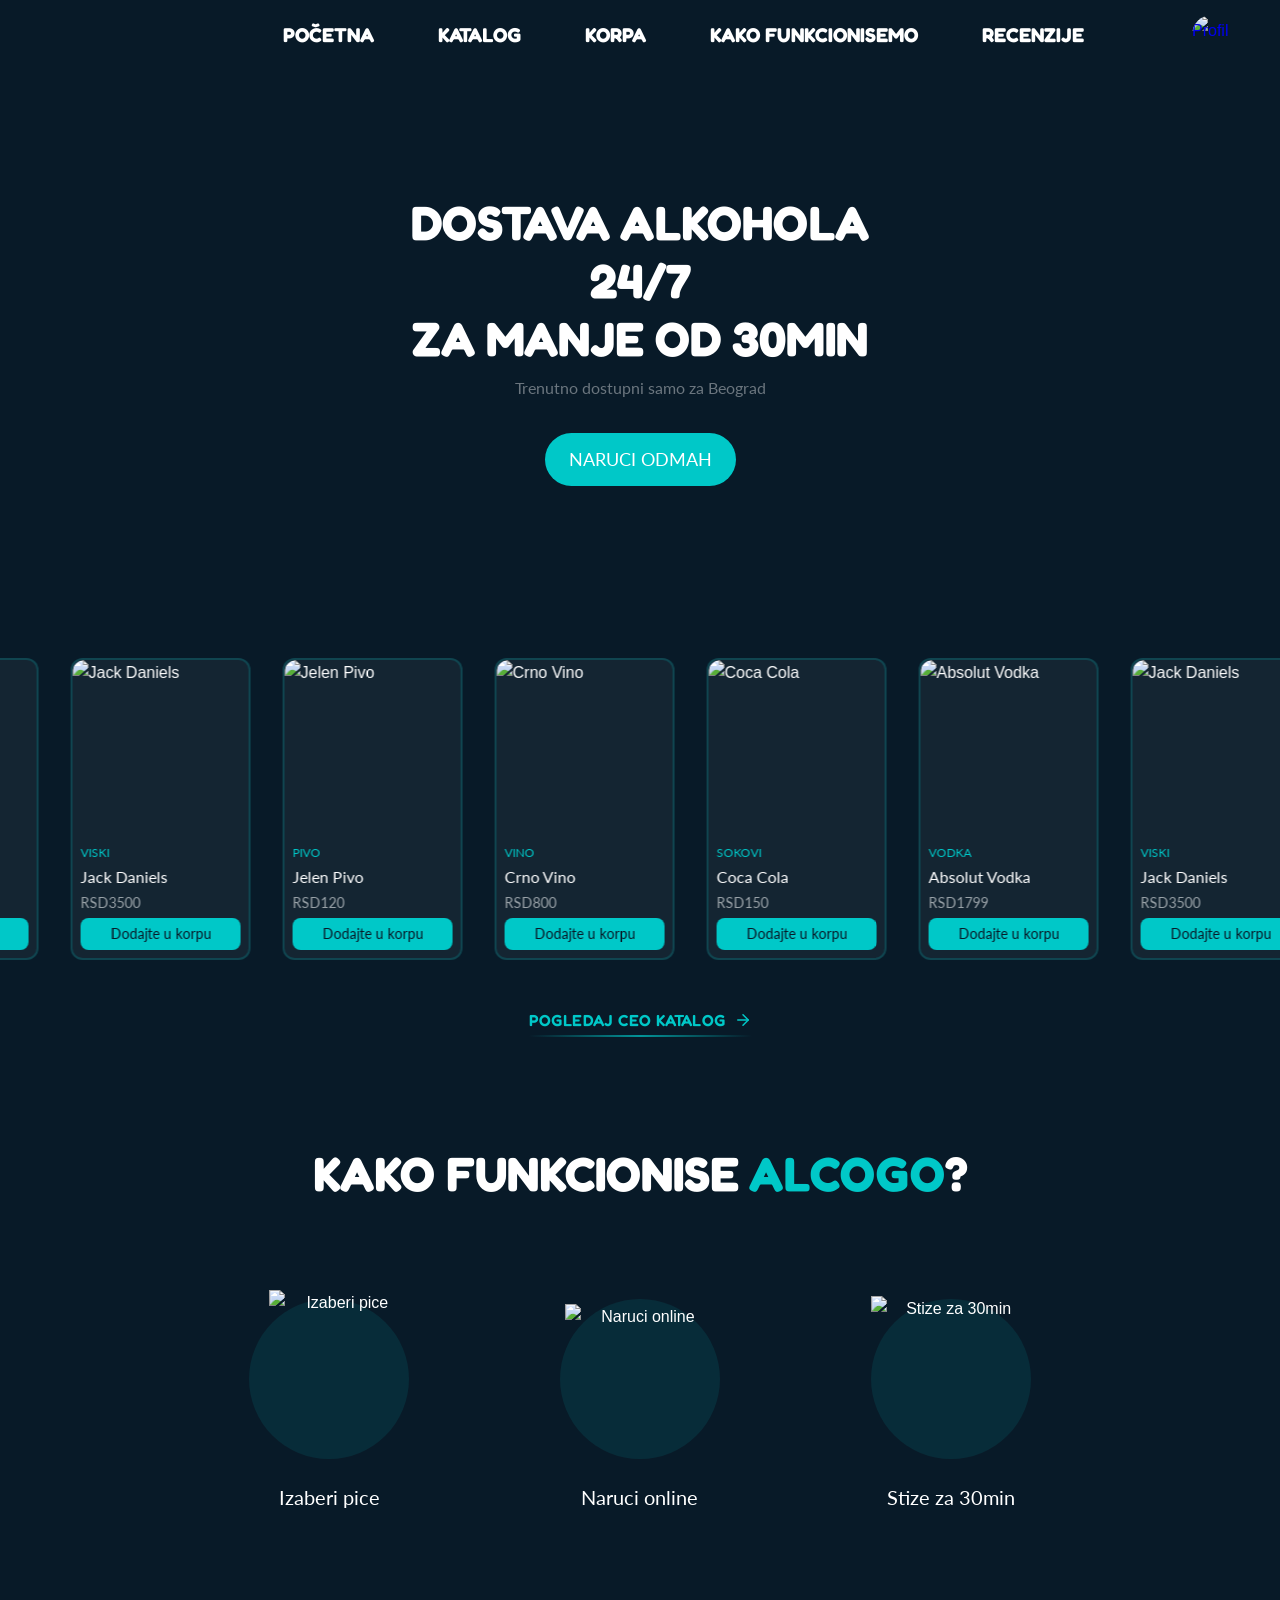
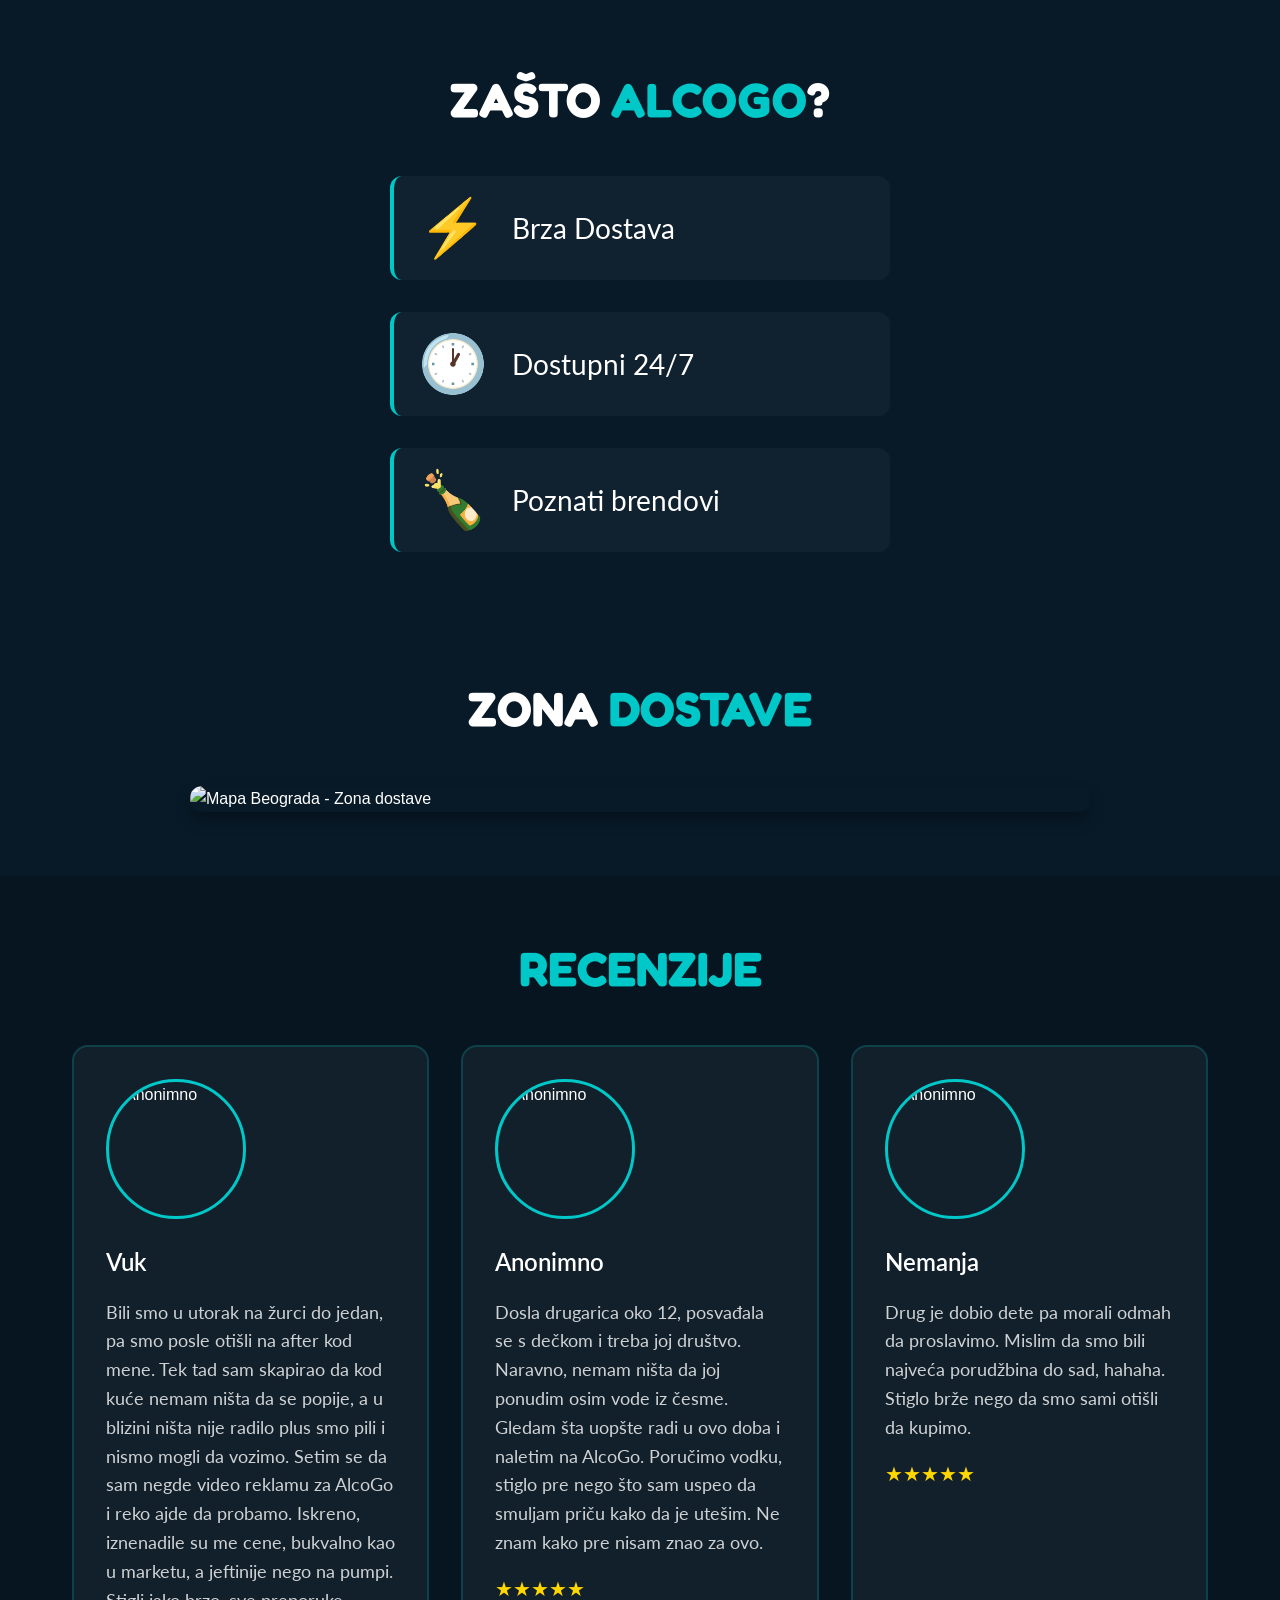
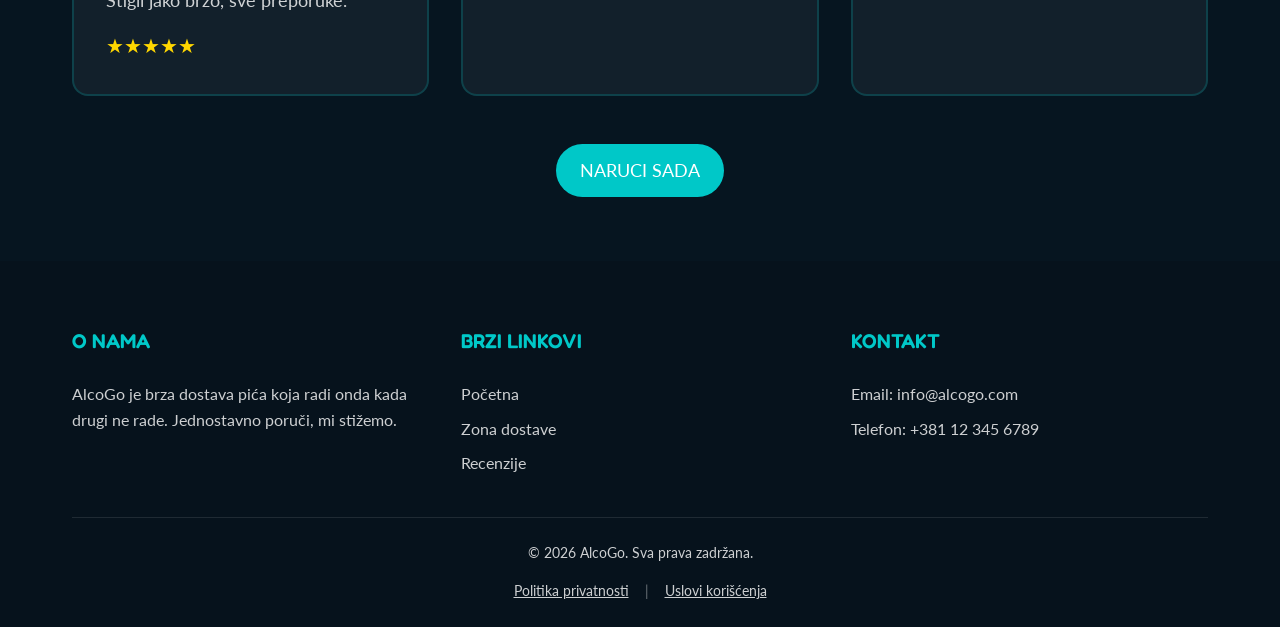
==== index.html @ 957ef96e "Add files via upload" ====
<!DOCTYPE html>
<html lang="sr">
<head>
    <meta charset="UTF-8">
    <meta name="viewport" content="width=device-width, initial-scale=1.0">
    <meta name="description" content="AlcoGo - Vaš partner za alkoholna pića i usluge">
    <meta name="keywords" content="alkohol, pića, AlcoGo">
    <meta name="author" content="AlcoGo">
    
    <!-- Open Graph / Facebook -->
    <meta property="og:type" content="website">
    <meta property="og:title" content="AlcoGo">
    <meta property="og:description" content="AlcoGo - Vaš partner za alkoholna pića i usluge">
    
    <title>AlcoGo - Vaš partner za alkoholna pića</title>
    <!-- Google Fonts -->
    <link rel="preconnect" href="https://fonts.googleapis.com">
    <link rel="preconnect" href="https://fonts.gstatic.com" crossorigin>
    <link href="https://fonts.googleapis.com/css2?family=Fredoka:wght@400;500;600;700&family=Lato:wght@400;700&display=swap" rel="stylesheet">
    <link rel="stylesheet" href="styles.css">
    <link rel="stylesheet" href="katalog.css">
</head>
<body>
    <!-- Header sa logoom i navigacijom -->
    <header class="header" id="header">
        <div class="container">
            <div class="header__content">
                <!-- Leva strana: Hamburger meni i Logo -->
                <div class="header__left">
                    <!-- Mobile menu toggle -->
                    <button class="header__menu-toggle" id="menuToggle" aria-label="Toggle menu">
                        <span class="menu-toggle__line"></span>
                        <span class="menu-toggle__line"></span>
                        <span class="menu-toggle__line"></span>
                    </button>
                    
                    <!-- Logo -->
                    <div class="header__logo">
                        <a href="#home" class="logo-link">
                            <img src="img/logo.png" alt="AlcoGo Logo" class="logo-img">
                        </a>
                    </div>
                </div>
                
                <!-- Navigacija -->
                <nav class="header__nav" id="nav">
                    <ul class="nav__list">
                        <li class="nav__item">
                            <a href="#home" class="nav__link">Početna</a>
                        </li>
                        <li class="nav__item">
                            <a href="katalog.html" class="nav__link">Katalog</a>
                        </li>
                        <li class="nav__item">
                            <a href="katalog.html?openCart=true" class="nav__link">Korpa</a>
                        </li>
                        <li class="nav__item">
                            <a href="#kako-funkcionisemo" class="nav__link">Kako Funkcionisemo</a>
                        </li>
                        <li class="nav__item">
                            <a href="#recenzije" class="nav__link">Recenzije</a>
                        </li>
                    </ul>
                    <div class="nav__cta">
                        <a href="#naruci" class="btn btn--primary">NARUCI SADA</a>
                    </div>
                    <div class="nav__apps">
                        <a href="#" class="nav__app-link" onclick="showAppPopup(event)">
                            <img src="https://tools.applemediaservices.com/api/badges/download-on-the-app-store/black/en-us?size=250x83&releaseDate=1289520000" alt="Download on the App Store" class="nav__app-img">
                        </a>
                        <a href="#" class="nav__app-link" onclick="showAppPopup(event)">
                            <img src="https://play.google.com/intl/en_us/badges/static/images/badges/en_badge_web_generic.png" alt="Get it on Google Play" class="nav__app-img">
                        </a>
                    </div>
                </nav>
                
                <!-- Overlay za zatvaranje menija -->
                <div class="nav-overlay" id="navOverlay"></div>
                
                <!-- Desna strana: Profil ikonica -->
                <div class="header__right">
                    <a href="#" class="header__profile-link" aria-label="Profil" onclick="showAccountPopup(event)">
                        <img src="img/mojprofil.png" alt="Profil" class="header__profile-img">
                    </a>
                </div>
            </div>
        </div>
    </header>

    <!-- Hero sekcija sa glavnim tekstom i CTA -->
    <section class="hero" id="home">
        <div class="container">
            <div class="hero__content">
                <h1 class="hero__title">DOSTAVA ALKOHOLA <br>24/7<br> ZA MANJE OD 30MIN</h1>
                <p class="hero__alert">
                    Trenutno dostupni samo za Beograd
                </p>
                <div class="hero__cta">
                    <a href="katalog.html" class="btn btn--primary">NARUCI ODMAH</a>
                </div>
                <!-- Mesto za hero sliku/ilustraciju -->
                <!-- <div class="hero__image">
                    <img src="images/hero-image.jpg" alt="AlcoGo Hero" class="hero__img">
                </div> -->
            </div>
        </div>
    </section>

    <!-- Sekcija sa proizvodima - carousel -->
    <section class="products-carousel">
        <div class="products-carousel__container">
            <div class="products-carousel__track" id="carouselTrack">
                <!-- Box 1 - Absolut Vodka -->
                <div class="katalog-product" data-category="vodka">
                    <img src="img/absolut-vodka.png" alt="Absolut Vodka" class="katalog-product__image">
                    <div class="katalog-product__info">
                        <span class="katalog-product__category">vodka</span>
                        <h3 class="katalog-product__name">Absolut Vodka</h3>
                        <p class="katalog-product__price">RSD1799</p>
                        <button class="katalog-product__add-btn" onclick="addToCartFromHome(7)">Dodajte u korpu</button>
                    </div>
                </div>
                <!-- Box 2 - Jack Daniels -->
                <div class="katalog-product" data-category="viski">
                    <img src="img/absolut-vodka.png" alt="Jack Daniels" class="katalog-product__image">
                    <div class="katalog-product__info">
                        <span class="katalog-product__category">viski</span>
                        <h3 class="katalog-product__name">Jack Daniels</h3>
                        <p class="katalog-product__price">RSD3500</p>
                        <button class="katalog-product__add-btn" onclick="addToCartFromHome(4)">Dodajte u korpu</button>
                    </div>
                </div>
                <!-- Box 3 - Jelen Pivo -->
                <div class="katalog-product" data-category="pivo">
                    <img src="img/absolut-vodka.png" alt="Jelen Pivo" class="katalog-product__image">
                    <div class="katalog-product__info">
                        <span class="katalog-product__category">pivo</span>
                        <h3 class="katalog-product__name">Jelen Pivo</h3>
                        <p class="katalog-product__price">RSD120</p>
                        <button class="katalog-product__add-btn" onclick="addToCartFromHome(1)">Dodajte u korpu</button>
                    </div>
                </div>
                <!-- Box 4 - Crno Vino -->
                <div class="katalog-product" data-category="vino">
                    <img src="img/absolut-vodka.png" alt="Crno Vino" class="katalog-product__image">
                    <div class="katalog-product__info">
                        <span class="katalog-product__category">vino</span>
                        <h3 class="katalog-product__name">Crno Vino</h3>
                        <p class="katalog-product__price">RSD800</p>
                        <button class="katalog-product__add-btn" onclick="addToCartFromHome(10)">Dodajte u korpu</button>
                    </div>
                </div>
                <!-- Box 5 - Coca Cola -->
                <div class="katalog-product" data-category="sokovi">
                    <img src="img/absolut-vodka.png" alt="Coca Cola" class="katalog-product__image">
                    <div class="katalog-product__info">
                        <span class="katalog-product__category">sokovi</span>
                        <h3 class="katalog-product__name">Coca Cola</h3>
                        <p class="katalog-product__price">RSD150</p>
                        <button class="katalog-product__add-btn" onclick="addToCartFromHome(13)">Dodajte u korpu</button>
                    </div>
                </div>
                <!-- Duplikati za seamless loop -->
                <div class="katalog-product" data-category="vodka">
                    <img src="img/absolut-vodka.png" alt="Absolut Vodka" class="katalog-product__image">
                    <div class="katalog-product__info">
                        <span class="katalog-product__category">vodka</span>
                        <h3 class="katalog-product__name">Absolut Vodka</h3>
                        <p class="katalog-product__price">RSD1799</p>
                        <button class="katalog-product__add-btn" onclick="addToCartFromHome(7)">Dodajte u korpu</button>
                    </div>
                </div>
                <div class="katalog-product" data-category="viski">
                    <img src="img/absolut-vodka.png" alt="Jack Daniels" class="katalog-product__image">
                    <div class="katalog-product__info">
                        <span class="katalog-product__category">viski</span>
                        <h3 class="katalog-product__name">Jack Daniels</h3>
                        <p class="katalog-product__price">RSD3500</p>
                        <button class="katalog-product__add-btn" onclick="addToCartFromHome(4)">Dodajte u korpu</button>
                    </div>
                </div>
                <div class="katalog-product" data-category="pivo">
                    <img src="img/absolut-vodka.png" alt="Jelen Pivo" class="katalog-product__image">
                    <div class="katalog-product__info">
                        <span class="katalog-product__category">pivo</span>
                        <h3 class="katalog-product__name">Jelen Pivo</h3>
                        <p class="katalog-product__price">RSD120</p>
                        <button class="katalog-product__add-btn" onclick="addToCartFromHome(1)">Dodajte u korpu</button>
                    </div>
                </div>
                <div class="katalog-product" data-category="vino">
                    <img src="img/absolut-vodka.png" alt="Crno Vino" class="katalog-product__image">
                    <div class="katalog-product__info">
                        <span class="katalog-product__category">vino</span>
                        <h3 class="katalog-product__name">Crno Vino</h3>
                        <p class="katalog-product__price">RSD800</p>
                        <button class="katalog-product__add-btn" onclick="addToCartFromHome(10)">Dodajte u korpu</button>
                    </div>
                </div>
                <div class="katalog-product" data-category="sokovi">
                    <img src="img/absolut-vodka.png" alt="Coca Cola" class="katalog-product__image">
                    <div class="katalog-product__info">
                        <span class="katalog-product__category">sokovi</span>
                        <h3 class="katalog-product__name">Coca Cola</h3>
                        <p class="katalog-product__price">RSD150</p>
                        <button class="katalog-product__add-btn" onclick="addToCartFromHome(13)">Dodajte u korpu</button>
                    </div>
                </div>
            </div>
        </div>
        <div class="products-carousel__cta">
            <a href="katalog.html" class="catalog-link">
                <span>POGLEDAJ CEO KATALOG</span>
                <svg viewBox="0 0 24 24" fill="none" stroke="currentColor" stroke-width="2" stroke-linecap="round" stroke-linejoin="round">
                    <line x1="5" y1="12" x2="19" y2="12"></line>
                    <polyline points="12 5 19 12 12 19"></polyline>
                </svg>
            </a>
        </div>
    </section>

    <!-- Sekcija "Kako Funkcionise AlcoGo?" -->
    <section class="how-it-works" id="kako-funkcionisemo">
        <div class="container">
            <h2 class="how-it-works__title">
                Kako Funkcionise <span class="how-it-works__title--highlight">AlcoGo</span>?
            </h2>
            <div class="how-it-works__grid">
                <!-- Step 1 -->
                <div class="how-it-works__step">
                    <div class="how-it-works__icon">
                        <img src="img/ruka.png" alt="Izaberi pice" class="how-it-works__icon-img" id="icon1">
                    </div>
                    <h3 class="how-it-works__step-title">Izaberi pice</h3>
                </div>
                
                <!-- Step 2 -->
                <div class="how-it-works__step">
                    <div class="how-it-works__icon">
                        <img src="img/kesa.png" alt="Naruci online" class="how-it-works__icon-img" id="icon2">
                    </div>
                    <h3 class="how-it-works__step-title">Naruci online</h3>
                </div>
                
                <!-- Step 3 -->
                <div class="how-it-works__step">
                    <div class="how-it-works__icon">
                        <img src="img/brza-dostava.png" alt="Stize za 30min" class="how-it-works__icon-img" id="icon3">
                    </div>
                    <h3 class="how-it-works__step-title">Stize za 30min</h3>
                </div>
            </div>
        </div>
    </section>

    <!-- Sekcija "Zašto AlcoGo?" -->
    <section class="why-alcogo">
        <div class="container">
            <h2 class="why-alcogo__title">
                Zašto <span class="why-alcogo__title--highlight">AlcoGo</span>?
            </h2>
            <div class="why-alcogo__list">
                <div class="why-alcogo__item">
                    <span class="why-alcogo__emoji">⚡</span>
                    <p class="why-alcogo__text">Brza Dostava</p>
                </div>
                <div class="why-alcogo__item">
                    <span class="why-alcogo__emoji">🕐</span>
                    <p class="why-alcogo__text">Dostupni 24/7</p>
                </div>
                <div class="why-alcogo__item">
                    <span class="why-alcogo__emoji">🍾</span>
                    <p class="why-alcogo__text">
                        <span class="why-text-mobile">Brendovi koje volite</span>
                        <span class="why-text-desktop">Poznati brendovi</span>
                    </p>
                </div>
            </div>
        </div>
    </section>

    <!-- Sekcija "Zona dostave" -->
    <section class="delivery-zone" id="zona-dostave">
        <div class="container">
            <h2 class="delivery-zone__title">
                Zona <span class="delivery-zone__title--highlight">dostave</span>
            </h2>
            <div class="delivery-zone__map">
                <img src="img/mapa.png" alt="Mapa Beograda - Zona dostave" class="delivery-zone__map-img" id="deliveryMap">
            </div>
        </div>
    </section>

    <!-- Sekcija "Recenzije" -->
    <section class="reviews" id="recenzije">
        <div class="container">
            <h2 class="reviews__title">
                <span class="reviews__title--highlight">Recenzije</span>
            </h2>
            <div class="reviews__grid">
                <!-- Recenzija 1 -->
                <div class="review-card">
                    <div class="review-card__image">
                        <img src="img/mojprofil.png" alt="Anonimno" class="review-card__img" id="reviewImg1">
                    </div>
                    <div class="review-card__content">
                        <h3 class="review-card__name">Vuk</h3>
                        <p class="review-card__text">
                            Bili smo u utorak na žurci do jedan, pa smo posle otišli na after kod mene. Tek tad sam skapirao da kod kuće nemam ništa da se popije, a u blizini ništa nije radilo plus smo pili i nismo mogli da vozimo. Setim se da sam negde video reklamu za AlcoGo i reko ajde da probamo. Iskreno, iznenadile su me cene, bukvalno kao u marketu, a jeftinije nego na pumpi. Stigli jako brzo, sve preporuke.
                        </p>
                        <div class="review-card__rating">★★★★★</div>
                    </div>
                </div>
                
                <!-- Recenzija 2 -->
                <div class="review-card">
                    <div class="review-card__image">
                        <img src="img/mojprofil.png" alt="Anonimno" class="review-card__img" id="reviewImg2">
                    </div>
                    <div class="review-card__content">
                        <h3 class="review-card__name">Anonimno</h3>
                        <p class="review-card__text">
                            Dosla drugarica oko 12, posvađala se s dečkom i treba joj društvo. Naravno, nemam ništa da joj ponudim osim vode iz česme. Gledam šta uopšte radi u ovo doba i naletim na AlcoGo. Poručimo vodku, stiglo pre nego što sam uspeo da smuljam priču kako da je utešim. Ne znam kako pre nisam znao za ovo.
                        </p>
                        <div class="review-card__rating">★★★★★</div>
                    </div>
                </div>
                
                <!-- Recenzija 3 -->
                <div class="review-card">
                    <div class="review-card__image">
                        <img src="img/mojprofil.png" alt="Anonimno" class="review-card__img" id="reviewImg3">
                    </div>
                    <div class="review-card__content">
                        <h3 class="review-card__name">Nemanja</h3>
                        <p class="review-card__text">
                            Drug je dobio dete pa morali odmah da proslavimo. Mislim da smo bili najveća porudžbina do sad, hahaha. Stiglo brže nego da smo sami otišli da kupimo.
                        </p>
                        <div class="review-card__rating">★★★★★</div>
                    </div>
                </div>
            </div>
            <div class="reviews__cta">
                <a href="katalog.html" class="btn btn--primary">NARUCI SADA</a>
            </div>
        </div>
    </section>

    <!-- Footer sa osnovnim informacijama i linkovima -->
    <footer class="footer">
        <div class="container">
            <div class="footer__content">
                <!-- Footer kolona 1 - O nama -->
                <div class="footer__column">
                    <h3 class="footer__title">O nama</h3>
                    <p class="footer__text">
                        <!-- Dodati kratak opis kompanije -->
                        AlcoGo je brza dostava pića koja radi onda kada drugi ne rade. Jednostavno poruči, mi stižemo.
                    </p>
                </div>
                
                <!-- Footer kolona 2 - Brzi linkovi -->
                <div class="footer__column">
                    <h3 class="footer__title">Brzi linkovi</h3>
                    <ul class="footer__list">
                        <li class="footer__item">
                            <a href="#home" class="footer__link">Početna</a>
                        </li>
                        <li class="footer__item">
                            <a href="#zona-dostave" class="footer__link">Zona dostave</a>
                        </li>
                        <li class="footer__item">
                            <a href="#recenzije" class="footer__link">Recenzije</a>
                        </li>
                    </ul>
                </div>
                
                <!-- Footer kolona 3 - Kontakt -->
                <div class="footer__column">
                    <h3 class="footer__title">Kontakt</h3>
                    <ul class="footer__list">
                        <li class="footer__item">
                            <span class="footer__text">Email: info@alcogo.com</span>
                        </li>
                        <li class="footer__item">
                            <span class="footer__text">Telefon: +381 12 345 6789</span>
                        </li>
                    </ul>
                </div>
            </div>
            
            <!-- Footer copyright -->
            <div class="footer__bottom">
                <p class="footer__copyright">
                    &copy; <span id="currentYear"></span> AlcoGo. Sva prava zadržana.
                </p>
                <div class="footer__legal">
                    <a href="politika-privatnosti.html" class="footer__legal-link">Politika privatnosti</a>
                    <span class="footer__legal-separator">|</span>
                    <a href="uslovi-koriscenja.html" class="footer__legal-link">Uslovi korišćenja</a>
                </div>
            </div>
        </div>
    </footer>

    <!-- JavaScript za osnovne funkcionalnosti -->
    <script>
        // Postavljanje trenutne godine u copyright
        document.getElementById('currentYear').textContent = new Date().getFullYear();
        
        // Mobile menu toggle - moderna animacija
        (function() {
            const menuToggle = document.getElementById('menuToggle');
            const nav = document.getElementById('nav');
            const overlay = document.getElementById('navOverlay');
            const body = document.body;
            
            if (!menuToggle || !nav) return;
            
            // Funkcija za otvaranje/zatvaranje menija
            function toggleMenu() {
                const isOpen = nav.classList.contains('nav--open');
                
                if (isOpen) {
                    closeMenu();
                } else {
                    openMenu();
                }
            }
            
            function openMenu() {
                nav.classList.add('nav--open');
                menuToggle.classList.add('menu-toggle--active');
                if (overlay) overlay.classList.add('nav-overlay--active');
                body.style.overflow = 'hidden'; // Sprečava scroll kada je meni otvoren
            }
            
            function closeMenu() {
                nav.classList.remove('nav--open');
                menuToggle.classList.remove('menu-toggle--active');
                if (overlay) overlay.classList.remove('nav-overlay--active');
                body.style.overflow = ''; // Vraća scroll
            }
            
            // Event listener za hamburger dugme
            menuToggle.addEventListener('click', function(e) {
                e.stopPropagation();
                toggleMenu();
            });
            
            // Zatvaranje menija kada se klikne na overlay
            if (overlay) {
                overlay.addEventListener('click', closeMenu);
            }
            
            // Zatvaranje menija kada se klikne na link
            const navLinks = nav.querySelectorAll('.nav__link');
            navLinks.forEach(link => {
                link.addEventListener('click', function() {
                    closeMenu();
                });
            });
            
            // Zatvaranje menija na ESC
            document.addEventListener('keydown', function(e) {
                if (e.key === 'Escape' && nav.classList.contains('nav--open')) {
                    closeMenu();
                }
            });
        })();
        
        // Products Carousel - automatska animacija sa drag/swipe funkcionalnostima
        (function() {
            const track = document.getElementById('carouselTrack');
            if (!track) return;
            
            const gap = 24; // 1.5rem = 24px
            const originalItems = Array.from(track.children);
            const itemCount = originalItems.length;
            // Dupliramo listu da omogućimo beskonačni loop bez menjanja izvornog redosleda
            originalItems.forEach(item => {
                const clone = item.cloneNode(true);
                track.appendChild(clone);
            });
            
            let currentPosition = 0;
            let animationSpeed = 0.9; // px per frame (60fps ≈ 54px/s)
            let isDragging = false;
            let dragStartX = 0;
            let dragStartPosition = 0;
            let animationId = null;
            let lastTime = performance.now();
            let wasDragging = false;
            
            function getCardStep() {
                const first = track.querySelector('.katalog-product');
                const width = first ? first.getBoundingClientRect().width : 200;
                return width + gap;
            }
            
            function getLoopWidth() {
                return getCardStep() * itemCount;
            }
            
            function normalizePosition() {
                const loopWidth = getLoopWidth();
                while (currentPosition <= -loopWidth) {
                    currentPosition += loopWidth;
                }
                while (currentPosition > 0) {
                    currentPosition -= loopWidth;
                }
            }
            
            // Funkcija za ažuriranje pozicije
            function updatePosition() {
                track.style.transform = `translateX(${currentPosition}px)`;
            }
            
            // Automatska animacija
            function animate(currentTime) {
                if (!isDragging) {
                    const deltaTime = currentTime - lastTime;
                    const deltaPosition = (animationSpeed * deltaTime) / 16.67; // Normalizacija za 60fps
                    currentPosition -= deltaPosition;
                    normalizePosition();
                    updatePosition();
                }
                
                lastTime = currentTime;
                animationId = requestAnimationFrame(animate);
            }
            
            // Start animacije
            function startAnimation() {
                if (!animationId) {
                    lastTime = performance.now();
                    animationId = requestAnimationFrame(animate);
                }
            }
            
            // Mouse events za desktop
            track.addEventListener('mousedown', function(e) {
                isDragging = true;
                wasDragging = false;
                dragStartX = e.clientX;
                dragStartPosition = currentPosition;
                track.classList.add('dragging');
                e.preventDefault();
            });
            
            document.addEventListener('mousemove', function(e) {
                if (!isDragging) return;
                
                wasDragging = true;
                const deltaX = e.clientX - dragStartX;
                currentPosition = dragStartPosition + deltaX;
                normalizePosition();
                updatePosition();
            });
            
            document.addEventListener('mouseup', function() {
                if (isDragging) {
                    isDragging = false;
                    track.classList.remove('dragging');
                    if (!wasDragging) {
                        wasDragging = false;
                    }
                    startAnimation(); // Nastavi animaciju
                }
            });
            
            // Touch events za mobile
            track.addEventListener('touchstart', function(e) {
                isDragging = true;
                wasDragging = false;
                dragStartX = e.touches[0].clientX;
                dragStartPosition = currentPosition;
                track.classList.add('dragging');
            }, { passive: true });
            
            document.addEventListener('touchmove', function(e) {
                if (!isDragging) return;
                
                wasDragging = true;
                const deltaX = e.touches[0].clientX - dragStartX;
                currentPosition = dragStartPosition + deltaX;
                normalizePosition();
                updatePosition();
            }, { passive: true });
            
            document.addEventListener('touchend', function() {
                if (isDragging) {
                    isDragging = false;
                    track.classList.remove('dragging');
                    if (!wasDragging) {
                        wasDragging = false;
                    }
                    startAnimation(); // Nastavi animaciju
                }
            });
            
            // Spreči klik na link dok se vuče
            track.addEventListener('click', function(e) {
                if (wasDragging) {
                    e.preventDefault();
                    e.stopPropagation();
                    wasDragging = false;
                }
            }, true);
            
            // Start animacije na učitavanju
            startAnimation();
            
            // Update na resize
            window.addEventListener('resize', function() {
                // Ne resetujemo poziciju, samo ažuriramo
                updatePosition();
            });
        })();
        
        // Funkcija za dodavanje u korpu sa početne stranice
        function addToCartFromHome(productId) {
            // Preusmeri na katalog sa query parametrom
            window.location.href = `katalog.html?addToCart=${productId}`;
        }
        
        // Popup za aplikacije
        function showAppPopup(e) {
            e.preventDefault();
            const popup = document.getElementById('appPopup');
            if (popup) {
                popup.classList.add('active');
                document.body.style.overflow = 'hidden';
            }
        }
        
        // Popup za naloge
        function showAccountPopup(e) {
            e.preventDefault();
            const popup = document.getElementById('accountPopup');
            if (popup) {
                popup.classList.add('active');
                document.body.style.overflow = 'hidden';
            }
        }
        
        // Zatvaranje popup-ova
        document.addEventListener('DOMContentLoaded', function() {
            const appPopup = document.getElementById('appPopup');
            const accountPopup = document.getElementById('accountPopup');
            
            // Zatvaranje app popup-a
            if (appPopup) {
                const closeBtn = appPopup.querySelector('.popup__close');
                const overlay = appPopup.querySelector('.popup-overlay');
                
                if (closeBtn) {
                    closeBtn.addEventListener('click', function() {
                        appPopup.classList.remove('active');
                        document.body.style.overflow = '';
                    });
                }
                
                if (overlay) {
                    overlay.addEventListener('click', function(e) {
                        if (e.target === overlay) {
                            appPopup.classList.remove('active');
                            document.body.style.overflow = '';
                        }
                    });
                }
            }
            
            // Zatvaranje account popup-a
            if (accountPopup) {
                const closeBtn = accountPopup.querySelector('.popup__close');
                const overlay = accountPopup.querySelector('.popup-overlay');
                
                if (closeBtn) {
                    closeBtn.addEventListener('click', function() {
                        accountPopup.classList.remove('active');
                        document.body.style.overflow = '';
                    });
                }
                
                if (overlay) {
                    overlay.addEventListener('click', function(e) {
                        if (e.target === overlay) {
                            accountPopup.classList.remove('active');
                            document.body.style.overflow = '';
                        }
                    });
                }
            }
        });
    </script>
    
    <!-- Popup za aplikacije -->
    <div class="popup" id="appPopup">
        <div class="popup-overlay"></div>
        <div class="popup__content">
            <button class="popup__close">&times;</button>
            <p class="popup__text">Izrada aplikacije u toku...</p>
        </div>
    </div>
    
    <!-- Popup za naloge -->
    <div class="popup" id="accountPopup">
        <div class="popup-overlay"></div>
        <div class="popup__content">
            <button class="popup__close">&times;</button>
            <p class="popup__text">Nalozi i benificije stalnih korisnika uskoro...</p>
        </div>
    </div>
</body>
</html>
---- styles.css ----
/* ============================================
   AlcoGo - Mobile-First Skeleton Stylesheet
   ============================================ */

/* CSS Variables - Boje i osnovne vrednosti */
:root {
    /* Boje */
    --color-primary: #00C8C8;
    --color-dark-bg: #081A28;
    --color-text: #FFFFFF;
    --color-text-secondary: rgba(255, 255, 255, 0.8);
    
    /* Spacing */
    --spacing-xs: 0.5rem;
    --spacing-sm: 1rem;
    --spacing-md: 1.5rem;
    --spacing-lg: 2rem;
    --spacing-xl: 3rem;
    --spacing-xxl: 4rem;
    
    /* Typography */
    --font-family-base: -apple-system, BlinkMacSystemFont, 'Segoe UI', Roboto, Oxygen, Ubuntu, Cantarell, sans-serif;
    --font-size-base: 16px;
    --line-height-base: 1.6;
    
    /* Container */
    --container-max-width: 1200px;
    --container-padding: 1rem;
    
    /* Transitions */
    --transition-base: 0.3s ease;
}

/* Reset i osnovni stilovi */
* {
    margin: 0;
    padding: 0;
    box-sizing: border-box;
}

html {
    font-size: var(--font-size-base);
    scroll-behavior: smooth;
}

body {
    font-family: var(--font-family-base);
    line-height: var(--line-height-base);
    color: var(--color-text);
    background-color: var(--color-dark-bg);
    -webkit-font-smoothing: antialiased;
    -moz-osx-font-smoothing: grayscale;
}

/* Container - responsive wrapper */
.container {
    width: 100%;
    max-width: var(--container-max-width);
    margin: 0 auto;
    padding: 0 var(--container-padding);
}

/* ============================================
   Header
   ============================================ */
.header {
    background-color: var(--color-dark-bg);
    padding: 0;
    position: sticky;
    top: 0;
    z-index: 1000;
    /* Dodati border-bottom ili box-shadow kasnije */
    min-height: 70px;
    max-height: 70px;
    display: flex;
    align-items: center;
}

.header .container {
    position: relative;
    width: 100%;
    max-width: none;
    padding-left: var(--container-padding);
    padding-right: var(--container-padding);
}

.header__content {
    display: flex;
    justify-content: space-between;
    align-items: center;
    gap: var(--spacing-sm);
    width: 100%;
    height: 100%;
}

/* Leva strana: Hamburger + Logo */
.header__left {
    display: flex;
    align-items: center;
    gap: var(--spacing-sm);
    height: 100%;
    overflow: hidden;
    position: relative;
    z-index: 1001;
}

/* Logo */
.header__logo {
    display: flex;
    align-items: center;
    margin-left: -23px;
    position: relative;
    z-index: 1002;
}

.logo-link {
    text-decoration: none;
    color: var(--color-text);
    display: inline-block;
    line-height: 0;
}

.logo-text {
    font-size: 1.5rem;
    font-weight: bold;
    color: var(--color-primary);
    /* Zameniti sa slikom kasnije */
}

.logo-img {
    width: 115px;
    height: 115px;
    object-fit: contain;
    display: block;
    max-height: 100%;
    max-width: 100%;
}

/* Navigacija */
.header__nav {
    /* Mobile: sakrivena po defaultu, prikazuje se preko toggle-a */
    position: fixed;
    top: 0;
    left: 0;
    width: 280px;
    height: 100vh;
    background-color: var(--color-dark-bg);
    padding-top: 70px;
    padding-bottom: var(--spacing-xl);
    padding-left: var(--spacing-lg);
    padding-right: var(--spacing-lg);
    box-shadow: none;
    transform: translateX(-100%);
    transition: transform 0.3s cubic-bezier(0.4, 0, 0.2, 1), box-shadow 0.3s ease;
    z-index: 999;
    overflow-y: auto;
}

.header__nav.nav--open {
    transform: translateX(0);
    box-shadow: 4px 0 20px rgba(0, 0, 0, 0.5);
}

/* Overlay za zatvaranje menija */
.nav-overlay {
    position: fixed;
    top: 0;
    left: 0;
    width: 100%;
    height: 100vh;
    background-color: rgba(0, 0, 0, 0.5);
    opacity: 0;
    visibility: hidden;
    transition: opacity 0.3s ease, visibility 0.3s ease;
    z-index: 998;
    pointer-events: none;
}

.nav-overlay.nav-overlay--active {
    opacity: 1;
    visibility: visible;
    pointer-events: all;
}

.nav__list {
    list-style: none;
    display: flex;
    flex-direction: column;
    gap: var(--spacing-sm);
    /* Desktop: flex-direction: row */
}

.nav__item {
    opacity: 0;
    transform: translateX(-20px);
    transition: opacity 0.3s ease, transform 0.3s ease;
    transition-delay: 0s;
}

.header__nav.nav--open .nav__item {
    opacity: 1;
    transform: translateX(0);
}

.header__nav.nav--open .nav__item:nth-child(1) {
    transition-delay: 0.1s;
}

.header__nav.nav--open .nav__item:nth-child(2) {
    transition-delay: 0.15s;
}

.header__nav.nav--open .nav__item:nth-child(3) {
    transition-delay: 0.2s;
}

.header__nav.nav--open .nav__item:nth-child(4) {
    transition-delay: 0.25s;
}

.header__nav.nav--open .nav__item:nth-child(5) {
    transition-delay: 0.3s;
}

.nav__cta {
    opacity: 0;
    transform: translateX(-20px);
    transition: opacity 0.3s ease, transform 0.3s ease;
    transition-delay: 0s;
}

.header__nav.nav--open .nav__cta {
    opacity: 1;
    transform: translateX(0);
    transition-delay: 0.35s;
}

.nav__apps {
    opacity: 0;
    transform: translateX(-20px);
    transition: opacity 0.3s ease, transform 0.3s ease;
    transition-delay: 0s;
}

.header__nav.nav--open .nav__apps {
    opacity: 1;
    transform: translateX(0);
    transition-delay: 0.4s;
}

.nav__link {
    font-family: 'Fredoka', sans-serif;
    font-weight: 700;
    color: var(--color-text);
    text-decoration: none;
    display: block;
    padding: var(--spacing-md) var(--spacing-sm);
    font-size: 1.25rem;
    text-transform: uppercase;
    border-radius: 4px;
}


.nav__apps {
    padding: var(--spacing-md) var(--spacing-sm);
    display: flex;
    flex-direction: column;
    gap: var(--spacing-sm);
    border-top: 1px solid rgba(255, 255, 255, 0.1);
    margin-top: var(--spacing-sm);
}

.nav__app-link {
    display: block;
    text-decoration: none;
    transition: opacity 0.3s ease;
}

.nav__app-link:hover {
    opacity: 0.8;
}

.nav__app-img {
    width: 100%;
    max-width: 160px;
    height: auto;
    display: block;
    margin: 0 auto;
}

.nav__app-link:last-child .nav__app-img {
    max-width: 195px;
}

/* Popup stilovi */
.popup {
    position: fixed;
    top: 0;
    left: 0;
    width: 100%;
    height: 100%;
    z-index: 3000;
    display: none;
    align-items: center;
    justify-content: center;
    padding: var(--spacing-md);
}

.popup.active {
    display: flex;
}

.popup-overlay {
    position: absolute;
    top: 0;
    left: 0;
    width: 100%;
    height: 100%;
    background-color: rgba(0, 0, 0, 0.7);
}

.popup__content {
    position: relative;
    background-color: var(--color-dark-bg);
    border-radius: 16px;
    padding: var(--spacing-xl);
    max-width: 400px;
    width: 100%;
    text-align: center;
    box-shadow: 0 8px 32px rgba(0, 0, 0, 0.5);
    z-index: 1;
}

.popup__close {
    position: absolute;
    top: var(--spacing-md);
    right: var(--spacing-md);
    background: none;
    border: none;
    color: var(--color-text);
    font-size: 2rem;
    cursor: pointer;
    line-height: 1;
    padding: 0;
    width: 32px;
    height: 32px;
    display: flex;
    align-items: center;
    justify-content: center;
    transition: color 0.3s ease;
}

.popup__close:hover {
    color: var(--color-primary);
}

.popup__text {
    font-family: 'Lato', sans-serif;
    font-size: 1.125rem;
    color: var(--color-text);
    margin: 0;
    line-height: 1.6;
}

/* Mobile menu toggle */
.header__menu-toggle {
    background: none;
    border: none;
    cursor: pointer;
    padding: var(--spacing-xs);
    display: flex;
    flex-direction: column;
    gap: 5px;
    flex-shrink: 0;
    justify-content: center;
    align-items: center;
    position: relative;
    z-index: 1001;
}

.menu-toggle__line {
    width: 24px;
    height: 2px;
    background-color: var(--color-text);
    transition: all 0.3s cubic-bezier(0.4, 0, 0.2, 1);
    transform-origin: center;
    border-radius: 2px;
}

/* Hamburger animacija - transformacija u X */
.header__menu-toggle.menu-toggle--active .menu-toggle__line:nth-child(1) {
    transform: translateY(7px) rotate(45deg);
}

.header__menu-toggle.menu-toggle--active .menu-toggle__line:nth-child(2) {
    opacity: 0;
    transform: scaleX(0);
}

.header__menu-toggle.menu-toggle--active .menu-toggle__line:nth-child(3) {
    transform: translateY(-7px) rotate(-45deg);
}

/* Desna strana: Profil ikonica */
.header__right {
    display: flex;
    align-items: center;
    flex-shrink: 0;
}

.header__profile-link {
    display: inline-block;
    line-height: 0;
    text-decoration: none;
    transition: opacity var(--transition-base);
}

.header__profile-link:hover {
    opacity: 0.8;
}

.header__profile-img {
    width: 32px;
    height: 32px;
    object-fit: cover;
    border-radius: 50%;
    display: block;
}

/* ============================================
   Hero sekcija
   ============================================ */
.hero {
    padding: var(--spacing-xl) 0;
    min-height: 60vh;
    background-image: url('img/hero-pozadina.png');
    background-size: cover;
    background-position: center;
    background-repeat: no-repeat;
    display: flex;
    align-items: center;
    justify-content: center;
    position: relative;
}

.hero__content {
    text-align: center;
    position: relative;
    z-index: 1;
}

.hero__title {
    font-family: 'Fredoka', sans-serif;
    font-size: 35px;
    font-weight: 700;
    margin-bottom: var(--spacing-xs);
    color: var(--color-text);
    text-transform: uppercase;
    line-height: 1.2;
    /* Desktop: font-size veći */
}

.hero__alert {
    font-family: 'Lato', sans-serif;
    font-size: 16px;
    font-weight: 400;
    color: rgba(255, 255, 255, 0.4);
    margin-bottom: var(--spacing-lg);
    margin-top: var(--spacing-xs);
    max-width: 600px;
    margin-left: auto;
    margin-right: auto;
}

.hero__subtitle {
    font-size: 1.125rem;
    color: var(--color-text-secondary);
    margin-bottom: var(--spacing-lg);
    max-width: 600px;
    margin-left: auto;
    margin-right: auto;
}

.hero__cta {
    margin-top: var(--spacing-lg);
}

.hero__image {
    margin-top: var(--spacing-lg);
    /* Dodati stilove za hero sliku kasnije */
}

.hero__img {
    width: 100%;
    max-width: 600px;
    height: auto;
    display: block;
    margin: 0 auto;
}

/* ============================================
   Products Carousel
   ============================================ */
.products-carousel {
    padding: var(--spacing-xl) 0;
    background-color: var(--color-dark-bg);
    overflow: hidden;
    position: relative;
}

.products-carousel__container {
    width: 100%;
    overflow: hidden;
    position: relative;
}

.products-carousel__track {
    display: flex;
    gap: var(--spacing-lg);
    width: fit-content;
    will-change: transform;
    transition: transform 0.1s linear;
}

.products-carousel__track .katalog-product {
    flex-shrink: 0;
    width: 180px;
    min-height: 260px;
}

/* Usklađivanje kartica proizvoda sa katalog stranice */
.katalog-product {
    background-color: rgba(255, 255, 255, 0.05);
    border-radius: 12px;
    padding: 0;
    overflow: hidden;
    border: 2px solid rgba(0, 200, 200, 0.2);
    display: flex;
    flex-direction: column;
}

.katalog-product__image {
    width: 100%;
    height: calc(200px * 0.7);
    object-fit: contain;
    display: block;
    border-radius: 12px 12px 0 0;
    background-color: transparent;
    flex-shrink: 0;
}

.katalog-product__info {
    padding: var(--spacing-xs);
    flex: 1;
    display: flex;
    flex-direction: column;
}

.katalog-product__name {
    font-family: 'Lato', sans-serif;
    font-size: 1rem;
    font-weight: 400;
    color: var(--color-text);
    margin: 0 0 2px 0;
    line-height: 1.4;
    text-align: left;
}

.katalog-product__price {
    font-family: 'Lato', sans-serif;
    font-size: 0.9rem;
    font-weight: 400;
    color: rgba(189, 195, 199, 0.8);
    margin: 0 0 4px 0;
    text-align: left;
}

.katalog-product__category {
    font-family: 'Lato', sans-serif;
    font-size: 0.75rem;
    color: var(--color-primary);
    margin-bottom: 4px;
    text-transform: uppercase;
}

.katalog-product__add-btn {
    font-family: 'Lato', sans-serif;
    font-size: 0.85rem;
    padding: var(--spacing-xs);
    background-color: var(--color-primary);
    color: var(--color-dark-bg);
    border: none;
    border-radius: 8px;
    cursor: pointer;
    margin-top: auto;
    white-space: nowrap;
    width: 100%;
}

.products-carousel__track.dragging {
    transition: none;
}

.product-box {
    flex-shrink: 0;
    width: 200px;
    height: 300px;
    background-color: rgba(255, 255, 255, 0.05);
    border-radius: 12px;
    padding: 0;
    padding-bottom: var(--spacing-md);
    display: flex;
    flex-direction: column;
    align-items: stretch;
    justify-content: flex-start;
    box-shadow: 0 4px 6px rgba(0, 0, 0, 0.3);
    transition: transform 0.3s ease, box-shadow 0.3s ease;
    text-decoration: none;
    cursor: grab;
    user-select: none;
    overflow: hidden;
}

.product-box:active {
    cursor: grabbing;
}

.product-box:hover {
    transform: translateY(-5px);
    box-shadow: 0 8px 12px rgba(0, 0, 0, 0.4);
}

.product-box__image {
    width: 100%;
    height: calc(300px * 0.7);
    object-fit: contain;
    display: block;
    border-radius: 12px 12px 0 0;
    margin: 0;
    background-color: transparent;
    flex-shrink: 0;
}

.product-box__info {
    width: 100%;
    text-align: left;
    margin-top: auto;
    padding: var(--spacing-sm) var(--spacing-md) 0;
}

.product-box__name {
    font-family: 'Lato', sans-serif;
    font-size: 1rem;
    font-weight: 400;
    color: var(--color-text);
    margin: 0 0 2px 0;
    line-height: 1.4;
}

.product-box__price {
    font-family: 'Lato', sans-serif;
    font-size: 0.9rem;
    font-weight: 400;
    color: rgba(189, 195, 199, 0.8);
    margin: 0;
    line-height: 1.4;
}

/* Animacija se kontroliše preko JavaScript-a */

.products-carousel__cta {
    text-align: center;
    margin-top: var(--spacing-xl);
    padding: 0 var(--spacing-md);
}

.catalog-link {
    display: inline-flex;
    align-items: center;
    gap: 8px;
    font-family: 'Fredoka', sans-serif;
    font-weight: 600;
    font-size: 1rem;
    color: var(--color-primary);
    text-decoration: none;
    padding: 0;
    border-radius: 0;
    position: relative;
    transition: color 0.2s ease, transform 0.2s ease;
}

.catalog-link::after {
    content: '';
    position: absolute;
    left: 0;
    right: 0;
    bottom: -4px;
    height: 2px;
    background: linear-gradient(90deg, transparent, var(--color-primary), transparent);
    opacity: 0.7;
    transition: opacity 0.2s ease, transform 0.2s ease;
}

.catalog-link span {
    letter-spacing: 0.4px;
}

.catalog-link svg {
    width: 18px;
    height: 18px;
    stroke: currentColor;
    transform: translateX(0);
    transition: transform 0.2s ease;
}

.catalog-link:hover {
    color: #38e1e1;
    transform: translateY(-1px);
}

.catalog-link:hover::after {
    opacity: 1;
    transform: translateY(1px);
}

.catalog-link:hover svg {
    transform: translateX(3px);
}

/* ============================================
   How It Works Section
   ============================================ */
.how-it-works {
    padding: var(--spacing-xxl) 0;
    background-color: var(--color-dark-bg);
}

.how-it-works__title {
    font-family: 'Fredoka', sans-serif;
    font-size: 2rem;
    font-weight: 700;
    text-align: center;
    color: var(--color-text);
    text-transform: uppercase;
    margin-bottom: var(--spacing-xxl);
    line-height: 1.2;
}

.how-it-works__title--highlight {
    color: var(--color-primary);
}

.how-it-works__grid {
    display: grid;
    grid-template-columns: 1fr;
    gap: var(--spacing-xl);
    max-width: 900px;
    margin: 0 auto;
}

.how-it-works__step {
    display: flex;
    flex-direction: column;
    align-items: center;
    text-align: center;
    padding: var(--spacing-lg);
    transition: transform 0.3s ease;
}

.how-it-works__step:hover {
    transform: translateY(-5px);
}

.how-it-works__icon {
    width: 120px;
    height: 120px;
    margin-bottom: var(--spacing-md);
    display: flex;
    align-items: center;
    justify-content: center;
    background-color: rgba(0, 200, 200, 0.1);
    border-radius: 50%;
    position: relative;
}

.how-it-works__icon-img {
    width: 130px;
    height: 130px;
    object-fit: contain;
    display: block;
}

#icon1 {
    width: 170px;
    height: 170px;
    margin-left: 15px;
    margin-top: 8px;
}

#icon3 {
    width: 145px;
    height: 145px;
}

.how-it-works__step-title {
    font-family: 'Lato', sans-serif;
    font-size: 1.25rem;
    font-weight: 400;
    color: var(--color-text);
    margin: 0;
    line-height: 1.4;
}

/* ============================================
   Why AlcoGo Section
   ============================================ */
.why-alcogo {
    padding: var(--spacing-xxl) 0;
    background-color: var(--color-dark-bg);
}

.why-alcogo__title {
    font-family: 'Fredoka', sans-serif;
    font-size: 2rem;
    font-weight: 700;
    text-align: center;
    color: var(--color-text);
    text-transform: uppercase;
    margin-bottom: var(--spacing-xl);
    line-height: 1.2;
}

.why-alcogo__title--highlight {
    color: var(--color-primary);
}

.why-alcogo__list {
    display: flex;
    flex-direction: column;
    gap: var(--spacing-lg);
    max-width: 500px;
    margin: 0 auto;
}

.why-alcogo__item {
    display: flex;
    align-items: center;
    gap: var(--spacing-md);
    padding: var(--spacing-md);
    background-color: rgba(255, 255, 255, 0.03);
    border-radius: 12px;
    border-left: 4px solid var(--color-primary);
}

.why-alcogo__emoji {
    font-size: 2.5rem;
    line-height: 1;
    flex-shrink: 0;
}

.why-alcogo__text {
    font-family: 'Lato', sans-serif;
    font-size: 1.25rem;
    font-weight: 400;
    color: var(--color-text);
    margin: 0;
    line-height: 1.4;
}

.why-text-desktop {
    display: none;
}
.why-text-mobile {
    display: inline;
}

/* ============================================
   Buttons
   ============================================ */
.btn {
    display: inline-block;
    padding: 12px 24px;
    text-decoration: none;
    border: none;
    cursor: pointer;
    font-family: 'Lato', sans-serif;
    transition: var(--transition-base);
    text-align: center;
    border-radius: 28px;
}

.btn--primary {
    background-color: #00C8C8;
    color: #FFFFFF;
    font-size: 18px;
    font-weight: 400;
    /* Dodati hover efekte kasnije */
}

.btn--full {
    width: 100%;
}

/* ============================================
   Delivery Zone Section
   ============================================ */
.delivery-zone {
    padding: var(--spacing-xxl) 0;
    background-color: var(--color-dark-bg);
}

.delivery-zone__title {
    font-family: 'Fredoka', sans-serif;
    font-size: 2rem;
    font-weight: 700;
    text-align: center;
    color: var(--color-text);
    text-transform: uppercase;
    margin-bottom: var(--spacing-xl);
    line-height: 1.2;
}

.delivery-zone__title--highlight {
    color: var(--color-primary);
}

.delivery-zone__map {
    max-width: 1200px;
    margin: 0 auto;
    border-radius: 12px;
    overflow: hidden;
    box-shadow: 0 8px 16px rgba(0, 0, 0, 0.3);
}

.delivery-zone__map-img {
    width: 100%;
    height: auto;
    display: block;
    object-fit: cover;
}

/* ============================================
   Reviews Section
   ============================================ */
.reviews {
    padding: var(--spacing-xxl) 0 var(--spacing-xxl);
    background-color: rgba(0, 0, 0, 0.2);
}

.reviews__title {
    font-family: 'Fredoka', sans-serif;
    font-size: 2rem;
    font-weight: 700;
    text-align: center;
    color: var(--color-text);
    text-transform: uppercase;
    margin-bottom: var(--spacing-xl);
    line-height: 1.2;
}

.reviews__title--highlight {
    color: var(--color-primary);
}

.reviews__grid {
    display: grid;
    grid-template-columns: 1fr;
    gap: var(--spacing-lg);
    max-width: 1000px;
    margin: 0 auto var(--spacing-xl);
}

.review-card {
    background-color: rgba(255, 255, 255, 0.05);
    border-radius: 16px;
    padding: var(--spacing-lg);
    display: flex;
    flex-direction: column;
    align-items: center;
    text-align: center;
    border: 2px solid rgba(0, 200, 200, 0.2);
    transition: all 0.3s ease;
}

.review-card:hover {
    transform: translateY(-5px);
    border-color: var(--color-primary);
    box-shadow: 0 8px 16px rgba(0, 200, 200, 0.2);
    background-color: rgba(255, 255, 255, 0.08);
}

.review-card__image {
    width: 100px;
    height: 100px;
    border-radius: 50%;
    overflow: hidden;
    margin-bottom: var(--spacing-md);
    border: 3px solid var(--color-primary);
    flex-shrink: 0;
}

.review-card__img {
    width: 100%;
    height: 100%;
    object-fit: cover;
    display: block;
}

.review-card__content {
    flex: 1;
}

.review-card__name {
    font-family: 'Lato', sans-serif;
    font-size: 1.25rem;
    font-weight: 600;
    color: var(--color-text);
    margin: 0 0 var(--spacing-sm) 0;
}

.review-card__text {
    font-family: 'Lato', sans-serif;
    font-size: 1rem;
    font-weight: 400;
    color: var(--color-text-secondary);
    line-height: 1.6;
    margin: 0 0 var(--spacing-sm) 0;
}

.review-card__rating {
    font-size: 1.25rem;
    color: #FFD700;
    margin: 0;
}

.reviews__cta {
    text-align: center;
    margin-top: var(--spacing-xl);
}

/* ============================================
   Footer
   ============================================ */
.footer {
    background-color: rgba(0, 0, 0, 0.3);
    padding: var(--spacing-xxl) 0 var(--spacing-md);
    margin-top: 0;
}

.footer__content {
    display: grid;
    grid-template-columns: 1fr;
    gap: var(--spacing-lg);
    margin-bottom: var(--spacing-lg);
    /* Desktop: grid-template-columns: repeat(3, 1fr) */
}

.footer__column {
    /* Dodati stilove kasnije */
    display: block;
}

.footer__title {
    font-family: 'Fredoka', sans-serif;
    font-size: 1.25rem;
    font-weight: 600;
    margin-bottom: var(--spacing-md);
    color: var(--color-primary);
    text-transform: uppercase;
}

.footer__text {
    font-family: 'Lato', sans-serif;
    font-size: 1rem;
    font-weight: 400;
    color: var(--color-text-secondary);
    line-height: 1.6;
}

.footer__list {
    list-style: none;
}

.footer__item {
    margin-bottom: var(--spacing-xs);
}

.footer__link {
    font-family: 'Lato', sans-serif;
    font-size: 1rem;
    font-weight: 400;
    color: var(--color-text-secondary);
    text-decoration: none;
    transition: var(--transition-base);
}

.footer__link:hover {
    color: var(--color-primary);
}

.footer__bottom {
    text-align: center;
    padding-top: var(--spacing-md);
    border-top: 1px solid rgba(255, 255, 255, 0.1);
}

.footer__copyright {
    font-family: 'Lato', sans-serif;
    font-size: 0.875rem;
    font-weight: 400;
    color: var(--color-text-secondary);
    margin-bottom: var(--spacing-sm);
}

.footer__legal {
    display: flex;
    align-items: center;
    justify-content: center;
    gap: var(--spacing-sm);
    margin-top: var(--spacing-sm);
}

.footer__legal-link {
    font-family: 'Lato', sans-serif;
    font-size: 0.875rem;
    font-weight: 400;
    color: var(--color-text-secondary);
    cursor: default;
}

.footer__legal-link a {
    font-family: 'Lato', sans-serif;
    font-size: 0.875rem;
    font-weight: 400;
    color: var(--color-text-secondary);
    text-decoration: none;
    cursor: pointer;
    transition: color 0.3s ease;
}

.footer__legal-link a:hover {
    color: var(--color-primary);
}

.footer__legal-separator {
    font-family: 'Lato', sans-serif;
    font-size: 0.875rem;
    color: var(--color-text-secondary);
    opacity: 0.5;
}

/* ============================================
   Responsive - Tablet i Desktop
   ============================================ */

/* Desktop (1200px i više) – tablet (uključujući iPad Pro) ostaje na hamburgeru */
@media (min-width: 1200px) {
    :root {
        --container-padding: 2rem;
    }
    
    .why-text-mobile {
        display: none;
    }
    .why-text-desktop {
        display: inline;
    }
    
    .header {
        max-width: none;
    }
    
    .header .container {
        max-width: none;
        width: 100%;
        padding-left: calc(var(--container-padding) * 1.5);
        padding-right: calc(var(--container-padding) * 1.5);
    }
    
    .header__nav {
        position: static;
        display: flex;
        align-items: center;
        gap: var(--spacing-lg);
        flex: 1;
        margin: 0 var(--spacing-lg);
        padding: 0;
        box-shadow: none;
        transform: translateX(0);
        width: auto;
        height: auto;
        background-color: transparent;
        overflow: visible;
    }
    
    .header__nav.nav--open {
        transform: translateX(0);
    }
    
    .nav__item {
        opacity: 1;
        transform: translateX(0);
    }
    
    .nav__list {
        flex-direction: row;
        gap: var(--spacing-lg);
        justify-content: center;
        align-items: center;
        width: 100%;
    }
    
    .header__menu-toggle {
        display: none;
    }
    
    .nav__apps {
        display: none;
    }
    
    .nav__cta {
        display: none;
    }
    
    .header__logo {
        margin-left: 12px;
    }
    
    .logo-img {
        width: 200px;
        height: 200px;
    }
    
    .nav-overlay {
        display: none;
    }
    
    .logo-img {
        width: 115px;
        height: 115px;
    }
    
    .header__profile-img {
        width: 36px;
        height: 36px;
    }
    
    .hero__title {
        font-size: 2.5rem;
    }
    
    .section__title {
        font-size: 2rem;
    }
    
    .product-box {
        width: 220px;
        height: 320px;
    }
    
    .product-box__image {
        height: calc(320px * 0.7);
    }
    
    /* Why AlcoGo - desktop vraćen na mobilni stil (jedan ispod drugog) */
    .why-alcogo__list {
        display: flex;
        flex-direction: column;
        gap: var(--spacing-lg);
        max-width: 500px;
        margin: 0 auto;
    }
    
    .why-alcogo__item {
        align-items: center;
        padding: var(--spacing-md);
        background-color: rgba(255, 255, 255, 0.03);
        border-radius: 12px;
        border-left: 4px solid var(--color-primary);
    }
    
    /* Reviews - rastered spacing i poravnanje */
    .reviews__grid {
        grid-template-columns: repeat(3, minmax(0, 1fr));
        gap: var(--spacing-lg);
        max-width: 1400px;
        width: 100%;
        margin: 0 auto var(--spacing-xl);
        align-items: stretch;
    }
    
    .review-card {
        align-items: flex-start;
        text-align: left;
        padding: var(--spacing-lg);
        height: 100%;
        display: flex;
        flex-direction: column;
        max-width: none;
        width: 100%;
    }
    
    .review-card__content {
        align-self: stretch;
        display: flex;
        flex-direction: column;
        height: 100%;
    }
    
    /* Delivery mapa - manja širina na desktopu */
    .delivery-zone__map {
        max-width: 900px;
    }
    
    .how-it-works__title {
        font-size: 2.5rem;
    }
    
    .how-it-works__grid {
        grid-template-columns: repeat(3, 1fr);
        gap: var(--spacing-lg);
    }
    
    .how-it-works__icon {
        width: 140px;
        height: 140px;
    }
    
    .how-it-works__icon-img {
        width: 140px;
        height: 140px;
    }
    
    #icon1 {
        width: 180px;
        height: 180px;
        margin-left: 18px;
        margin-top: 10px;
    }
    
    #icon3 {
        width: 155px;
        height: 155px;
    }
    
    .why-alcogo__title {
        font-size: 2.5rem;
    }
    
    .why-alcogo__emoji {
        font-size: 3rem;
    }
    
    .why-alcogo__text {
        font-size: 1.5rem;
    }
    
    .why-text-mobile {
        display: none;
    }
    .why-text-desktop {
        display: inline;
    }
    
    .delivery-zone__title {
        font-size: 2.5rem;
    }
    
    .reviews__title {
        font-size: 2.5rem;
    }
    
    .review-card__image {
        width: 120px;
        height: 120px;
    }
    
    .footer__content {
        grid-template-columns: repeat(3, 1fr);
    }
}

/* Desktop (1024px i više) */
@media (min-width: 1024px) {
    .hero__title {
        font-size: 3rem;
    }
    
    .how-it-works__title {
        font-size: 3rem;
    }
    
    .how-it-works__icon {
        width: 160px;
        height: 160px;
    }
    
    .how-it-works__icon-img {
        width: 150px;
        height: 150px;
    }
    
    #icon1 {
        width: 190px;
        height: 190px;
        margin-left: 20px;
        margin-top: 12px;
    }
    
    #icon3 {
        width: 165px;
        height: 165px;
    }
    
    .why-alcogo__title {
        font-size: 3rem;
    }
    
    .why-alcogo__emoji {
        font-size: 3.5rem;
    }
    
    .why-alcogo__text {
        font-size: 1.75rem;
    }
    
    .section__title {
        font-size: 2.25rem;
    }
    
    .product-box {
        width: 250px;
        height: 360px;
    }
    
    .product-box__image {
        height: calc(360px * 0.7);
    }
    
    .delivery-zone__title {
        font-size: 3rem;
    }
    
    .reviews__title {
        font-size: 3rem;
    }
    
    .review-card__image {
        width: 140px;
        height: 140px;
    }
    
    .review-card__name {
        font-size: 1.5rem;
    }
    
    .review-card__text {
        font-size: 1.125rem;
    }
    
    .logo-img {
        width: 115px;
        height: 115px;
    }
    
    .header__profile-img {
        width: 40px;
        height: 40px;
    }
    
    .header__left {
        gap: var(--spacing-md);
    }
}

/* ============================================
   Utility classes - za kasnije dodavanje
   ============================================ */

/* Dodati utility klase po potrebi:
   - .text-center
   - .mb-1, .mb-2, itd.
   - .hidden
   - .visible
   - itd.
*/
---- katalog.css ----
/* ============================================
   Katalog Section
   ============================================ */
.katalog-section {
    padding: var(--spacing-xxl) 0;
    background-color: var(--color-dark-bg);
    min-height: calc(100vh - 70px);
}

.katalog__title {
    font-family: 'Fredoka', sans-serif;
    font-size: 2.5rem;
    font-weight: 700;
    text-align: center;
    color: var(--color-text);
    text-transform: uppercase;
    margin-bottom: var(--spacing-xl);
    line-height: 1.2;
}

.katalog__title--highlight {
    color: var(--color-primary);
}

/* Filteri i pretraga */
.katalog__filters {
    background-color: rgba(255, 255, 255, 0.05);
    border-radius: 12px;
    padding: var(--spacing-lg);
    margin-bottom: var(--spacing-xl);
}


.katalog__filter-group {
    margin-bottom: var(--spacing-lg);
}

.katalog__filter-title {
    font-family: 'Lato', sans-serif;
    font-size: 1.125rem;
    font-weight: 600;
    color: var(--color-text);
    margin-bottom: var(--spacing-sm);
}

.katalog__filter-buttons {
    display: flex;
    flex-wrap: wrap;
    gap: var(--spacing-sm);
}

.filter-btn {
    font-family: 'Lato', sans-serif;
    font-size: 0.9rem;
    font-weight: 400;
    padding: var(--spacing-xs) var(--spacing-md);
    background-color: rgba(255, 255, 255, 0.1);
    border: 2px solid rgba(255, 255, 255, 0.2);
    border-radius: 20px;
    color: var(--color-text);
    cursor: pointer;
}

.filter-btn.active {
    background-color: var(--color-primary);
    border-color: var(--color-primary);
    color: var(--color-dark-bg);
}

.katalog__price-filter {
    display: flex;
    flex-direction: column;
    gap: var(--spacing-xs);
}

.katalog__price-range {
    width: 100%;
    height: 6px;
    background: rgba(255, 255, 255, 0.2);
    border-radius: 3px;
    outline: none;
    -webkit-appearance: none;
}

.katalog__price-range::-webkit-slider-thumb {
    -webkit-appearance: none;
    appearance: none;
    width: 20px;
    height: 20px;
    background: var(--color-primary);
    border-radius: 50%;
    cursor: pointer;
}

.katalog__price-range::-moz-range-thumb {
    width: 20px;
    height: 20px;
    background: var(--color-primary);
    border-radius: 50%;
    cursor: pointer;
    border: none;
}

.katalog__price-display {
    font-family: 'Lato', sans-serif;
    font-size: 1rem;
    color: var(--color-text);
    text-align: right;
}

.katalog__sort {
    display: flex;
    align-items: center;
    gap: var(--spacing-sm);
}

.katalog__sort-label {
    font-family: 'Lato', sans-serif;
    font-size: 1rem;
    color: var(--color-text);
}

.katalog__sort-select {
    flex: 1;
    padding: var(--spacing-xs) var(--spacing-sm);
    background-color: rgba(255, 255, 255, 0.1);
    border: 2px solid rgba(255, 255, 255, 0.2);
    border-radius: 8px;
    color: var(--color-text);
    font-family: 'Lato', sans-serif;
    font-size: 1rem;
    cursor: pointer;
}

.katalog__sort-select:focus {
    outline: none;
    border-color: var(--color-primary);
}

.katalog__sort-select option {
    color: #000000;
    background-color: #ffffff;
    padding: var(--spacing-xs);
}

.katalog__sort-select option:hover {
    background-color: #f0f0f0;
}

/* Proizvodi grid */
.katalog__products {
    display: grid;
    grid-template-columns: repeat(2, 1fr);
    gap: var(--spacing-lg);
}

@media (min-width: 480px) {
    .katalog__products {
        grid-template-columns: repeat(2, 1fr);
    }
}

.katalog-product {
    background-color: rgba(255, 255, 255, 0.05);
    border-radius: 12px;
    padding: 0;
    overflow: hidden;
    border: 2px solid rgba(0, 200, 200, 0.2);
    display: flex;
    flex-direction: column;
}

.katalog-product__image {
    width: 100%;
    height: calc(200px * 0.7);
    object-fit: contain;
    display: block;
    border-radius: 12px 12px 0 0;
    background-color: transparent;
    flex-shrink: 0;
}

.katalog-product__info {
    padding: var(--spacing-xs);
    flex: 1;
    display: flex;
    flex-direction: column;
}

.katalog-product__name {
    font-family: 'Lato', sans-serif;
    font-size: 1rem;
    font-weight: 400;
    color: var(--color-text);
    margin: 0 0 2px 0;
    line-height: 1.4;
    text-align: left;
}

.katalog-product__price {
    font-family: 'Lato', sans-serif;
    font-size: 0.9rem;
    font-weight: 400;
    color: rgba(189, 195, 199, 0.8);
    margin: 0 0 4px 0;
    text-align: left;
}

.katalog-product__category {
    font-family: 'Lato', sans-serif;
    font-size: 0.75rem;
    color: var(--color-primary);
    margin-bottom: 4px;
    text-transform: uppercase;
}

.katalog-product__add-btn {
    font-family: 'Lato', sans-serif;
    font-size: 0.85rem;
    padding: var(--spacing-xs);
    background-color: var(--color-primary);
    color: var(--color-dark-bg);
    border: none;
    border-radius: 8px;
    cursor: pointer;
    margin-top: auto;
    white-space: nowrap;
    width: 100%;
}

/* Floating korpa ikonica */
.cart-icon {
    position: fixed;
    bottom: 30px;
    right: 30px;
    width: 60px;
    height: 60px;
    background-color: var(--color-primary);
    border-radius: 50%;
    display: flex;
    align-items: center;
    justify-content: center;
    cursor: pointer;
    box-shadow: 0 4px 12px rgba(0, 200, 200, 0.4);
    z-index: 1000;
    transition: transform 0.3s ease, box-shadow 0.3s ease;
    user-select: none;
}

.cart-icon:hover {
    transform: scale(1.1);
    box-shadow: 0 6px 16px rgba(0, 200, 200, 0.5);
}

.cart-icon svg {
    color: var(--color-dark-bg);
    width: 24px;
    height: 24px;
}

.cart-icon__count {
    position: absolute;
    top: -5px;
    right: -5px;
    background-color: #FF4444;
    color: white;
    border-radius: 50%;
    width: 24px;
    height: 24px;
    display: flex;
    align-items: center;
    justify-content: center;
    font-family: 'Lato', sans-serif;
    font-size: 0.75rem;
    font-weight: 600;
}

.cart-icon__count.hidden {
    display: none;
}

/* Korpa overlay */
.cart-overlay {
    position: fixed;
    top: 0;
    left: 0;
    width: 100%;
    height: 100%;
    background-color: rgba(0, 0, 0, 0.7);
    z-index: 2000;
    display: none;
    align-items: center;
    justify-content: center;
    padding: var(--spacing-md);
}

.cart-overlay.active {
    display: flex;
}

.cart-modal {
    background-color: var(--color-dark-bg);
    border-radius: 16px;
    width: 100%;
    max-width: 600px;
    max-height: 90vh;
    display: flex;
    flex-direction: column;
    box-shadow: 0 8px 32px rgba(0, 0, 0, 0.5);
}

.cart-modal__header {
    display: flex;
    justify-content: space-between;
    align-items: center;
    padding: var(--spacing-lg);
    border-bottom: 1px solid rgba(255, 255, 255, 0.1);
}

.cart-modal__title {
    font-family: 'Lato', sans-serif;
    font-size: 1.5rem;
    font-weight: 700;
    color: var(--color-text);
    text-transform: uppercase;
    margin: 0;
}

.cart-modal__close {
    background: none;
    border: none;
    color: var(--color-text);
    font-size: 2rem;
    cursor: pointer;
    line-height: 1;
    padding: 0;
    width: 32px;
    height: 32px;
    display: flex;
    align-items: center;
    justify-content: center;
    transition: color 0.3s ease;
}

.cart-modal__close:hover {
    color: var(--color-primary);
}

.cart-modal__content {
    flex: 1;
    overflow-y: auto;
    padding: var(--spacing-lg);
}

.cart-empty {
    text-align: center;
    padding: var(--spacing-xxl);
    color: var(--color-text-secondary);
    font-family: 'Lato', sans-serif;
}

.cart-items {
    display: flex;
    flex-direction: column;
    gap: var(--spacing-md);
}

.cart-item {
    display: flex;
    gap: var(--spacing-md);
    padding: var(--spacing-md);
    background-color: rgba(255, 255, 255, 0.05);
    border-radius: 8px;
    border: 1px solid rgba(255, 255, 255, 0.1);
}

.cart-item__image {
    width: 80px;
    height: 80px;
    object-fit: contain;
    border-radius: 8px;
    flex-shrink: 0;
}

.cart-item__info {
    flex: 1;
}

.cart-item__name {
    font-family: 'Lato', sans-serif;
    font-size: 1rem;
    font-weight: 600;
    color: var(--color-text);
    margin: 0 0 var(--spacing-xs) 0;
}

.cart-item__price {
    font-family: 'Lato', sans-serif;
    font-size: 0.9rem;
    color: rgba(189, 195, 199, 0.8);
    margin: 0 0 var(--spacing-sm) 0;
}

.cart-item__quantity {
    display: flex;
    align-items: center;
    gap: var(--spacing-sm);
}

.cart-item__quantity-btn {
    width: 32px;
    height: 32px;
    background-color: var(--color-primary);
    border: none;
    border-radius: 4px;
    color: var(--color-dark-bg);
    font-size: 1.25rem;
    cursor: pointer;
    display: flex;
    align-items: center;
    justify-content: center;
    transition: background-color 0.3s ease;
}

.cart-item__quantity-btn:hover {
    background-color: #00B8B8;
}

.cart-item__quantity-value {
    font-family: 'Lato', sans-serif;
    font-size: 1rem;
    color: var(--color-text);
    min-width: 30px;
    text-align: center;
}

.cart-item__remove {
    background: none;
    border: none;
    color: #FF4444;
    cursor: pointer;
    font-size: 1.25rem;
    padding: var(--spacing-xs);
    transition: transform 0.3s ease;
}

.cart-item__remove:hover {
    transform: scale(1.2);
}

.cart-modal__footer {
    padding: var(--spacing-lg);
    border-top: 1px solid rgba(255, 255, 255, 0.1);
}

.cart-form__group {
    margin-bottom: var(--spacing-md);
}

.cart-form__label {
    display: block;
    font-family: 'Lato', sans-serif;
    font-size: 0.9rem;
    color: var(--color-text);
    margin-bottom: var(--spacing-xs);
}

.cart-form__input {
    width: 100%;
    padding: var(--spacing-sm);
    background-color: rgba(255, 255, 255, 0.1);
    border: 2px solid rgba(255, 255, 255, 0.2);
    border-radius: 8px;
    color: var(--color-text);
    font-family: 'Lato', sans-serif;
    font-size: 1rem;
    transition: border-color 0.3s ease;
}

.cart-form__input:focus {
    outline: none;
    border-color: var(--color-primary);
}

.cart-form__input.error {
    border-color: #FF4444;
    background-color: rgba(255, 68, 68, 0.1);
}

.cart-form__error {
    display: block;
    color: #FF4444;
    font-family: 'Lato', sans-serif;
    font-size: 0.875rem;
    margin-top: var(--spacing-xs);
    min-height: 20px;
}

.cart-form__checkbox-label {
    display: flex;
    align-items: flex-start;
    gap: var(--spacing-xs);
    font-family: 'Lato', sans-serif;
    font-size: 0.9rem;
    color: var(--color-text);
    cursor: pointer;
}

.cart-form__checkbox-label.error {
    color: #FF4444;
}

.cart-form__checkbox {
    margin-top: 2px;
    cursor: pointer;
}

.cart-form__checkbox.error {
    accent-color: #FF4444;
}

.cart-summary {
    margin: var(--spacing-lg) 0;
    padding: var(--spacing-md);
    background-color: rgba(0, 200, 200, 0.1);
    border-radius: 8px;
}

.cart-summary__row {
    display: flex;
    justify-content: space-between;
    align-items: center;
    margin-bottom: var(--spacing-sm);
    font-family: 'Lato', sans-serif;
}

.cart-summary__row:last-child {
    margin-bottom: 0;
}

.cart-summary__label {
    font-size: 1rem;
    font-weight: 400;
    color: var(--color-text);
}

.cart-summary__value {
    font-size: 1rem;
    font-weight: 600;
    color: var(--color-text);
    text-align: right;
    min-width: 100px;
}

.cart-summary__row--total {
    margin-top: var(--spacing-sm);
    padding-top: var(--spacing-sm);
    border-top: 2px solid rgba(0, 200, 200, 0.3);
}

.cart-summary__row--total .cart-summary__label {
    font-size: 1.25rem;
    font-weight: 600;
    color: var(--color-text);
}

.cart-summary__value--total {
    font-size: 1.5rem;
    font-weight: 700;
    color: var(--color-primary);
}

.cart-form-wrapper {
    margin-top: var(--spacing-xl);
    padding-top: var(--spacing-xl);
    border-top: 1px solid rgba(255, 255, 255, 0.1);
}

/* Responsive */
@media (min-width: 768px) {
    .katalog__products {
        grid-template-columns: repeat(3, 1fr);
    }
    
    .katalog-product__image {
        height: calc(220px * 0.7);
    }
}

@media (min-width: 1024px) {
    .katalog__title {
        font-size: 3rem;
    }
    
    .katalog__products {
        grid-template-columns: repeat(4, 1fr);
    }
    
    .katalog-product__image {
        height: calc(250px * 0.7);
    }
}
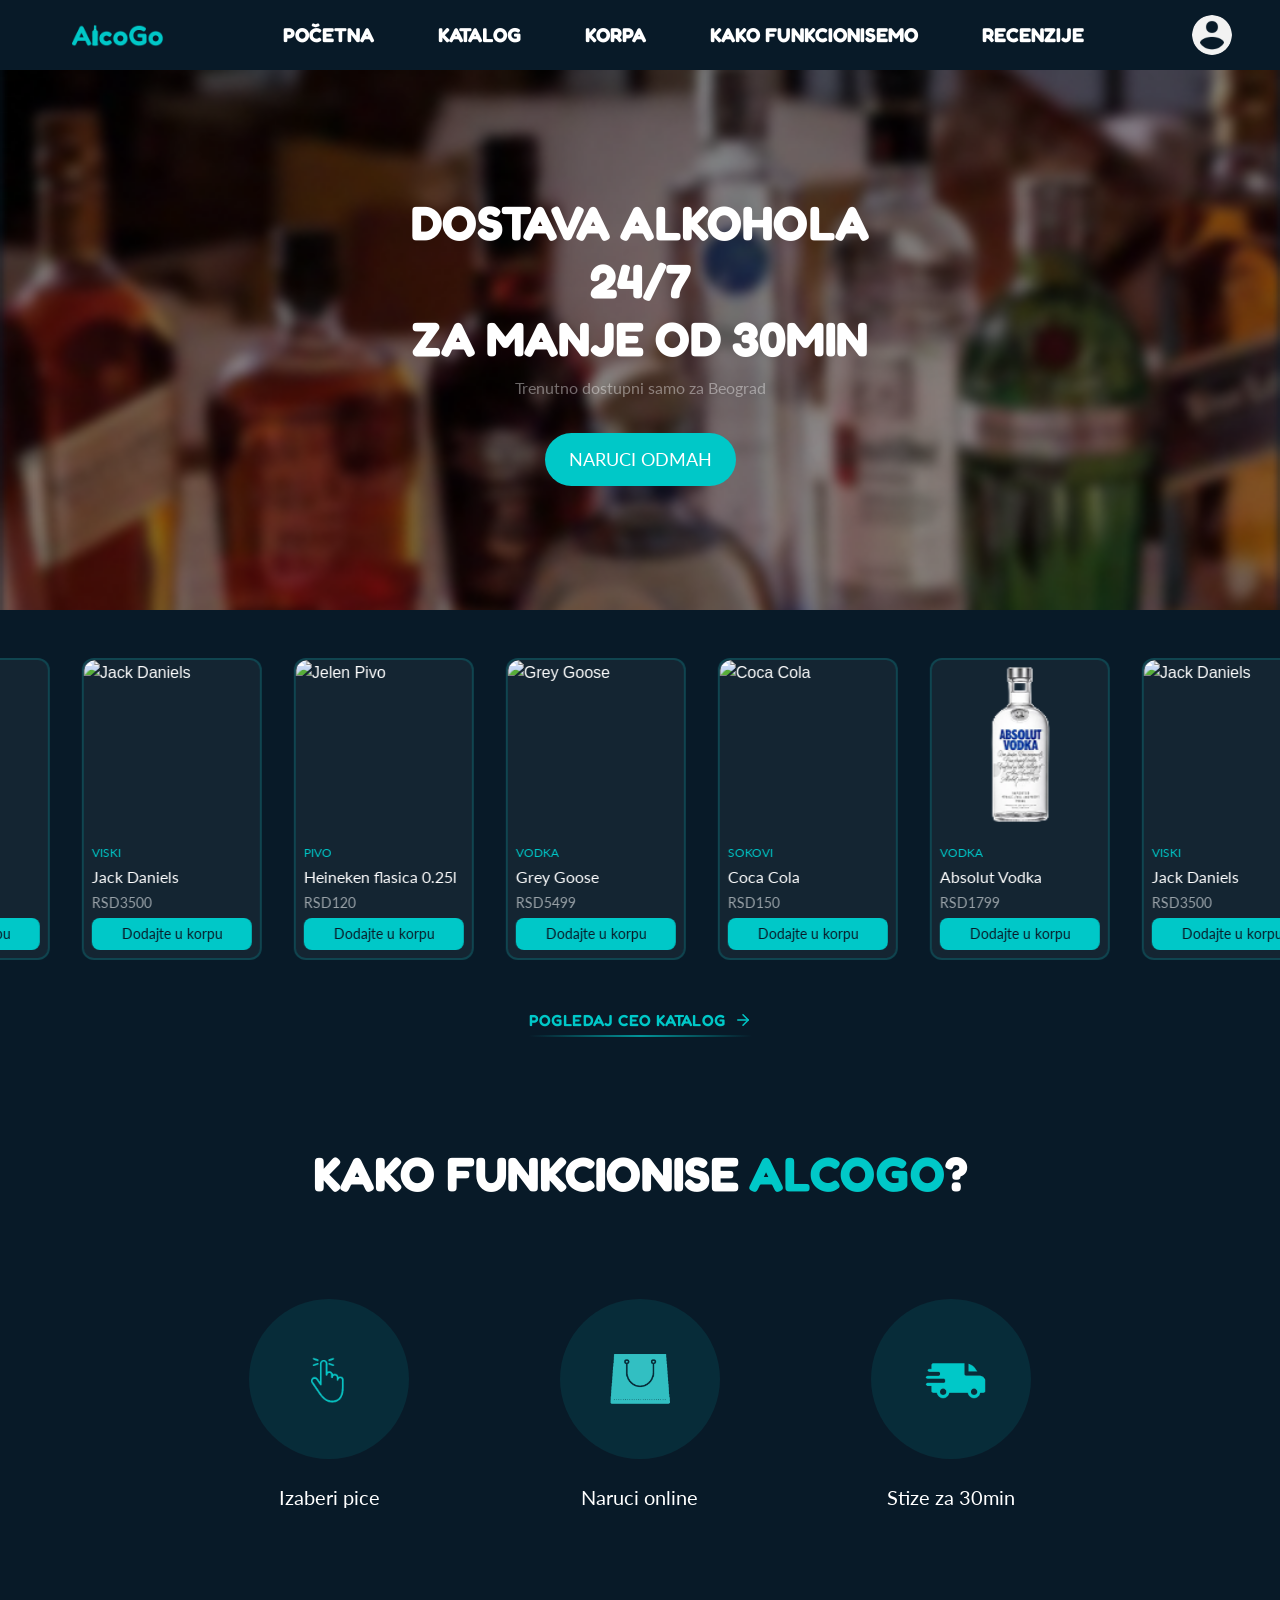
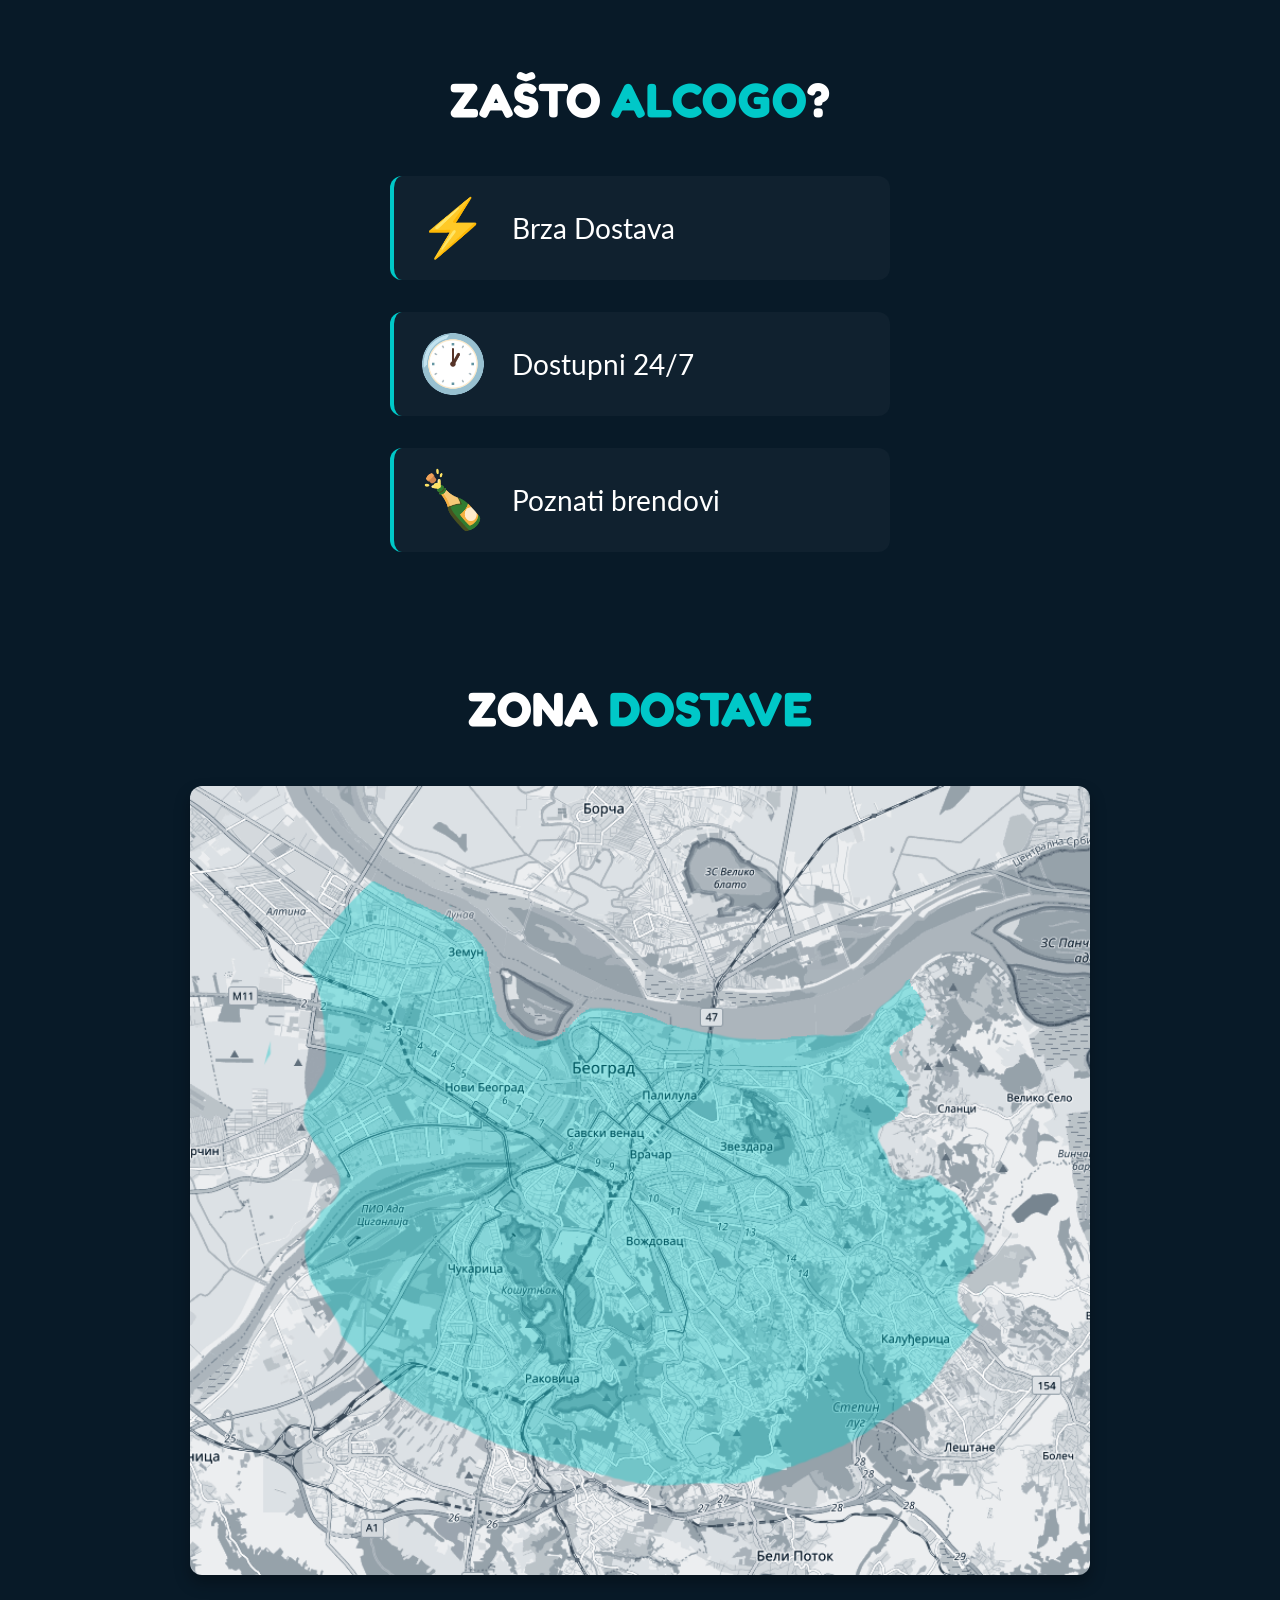
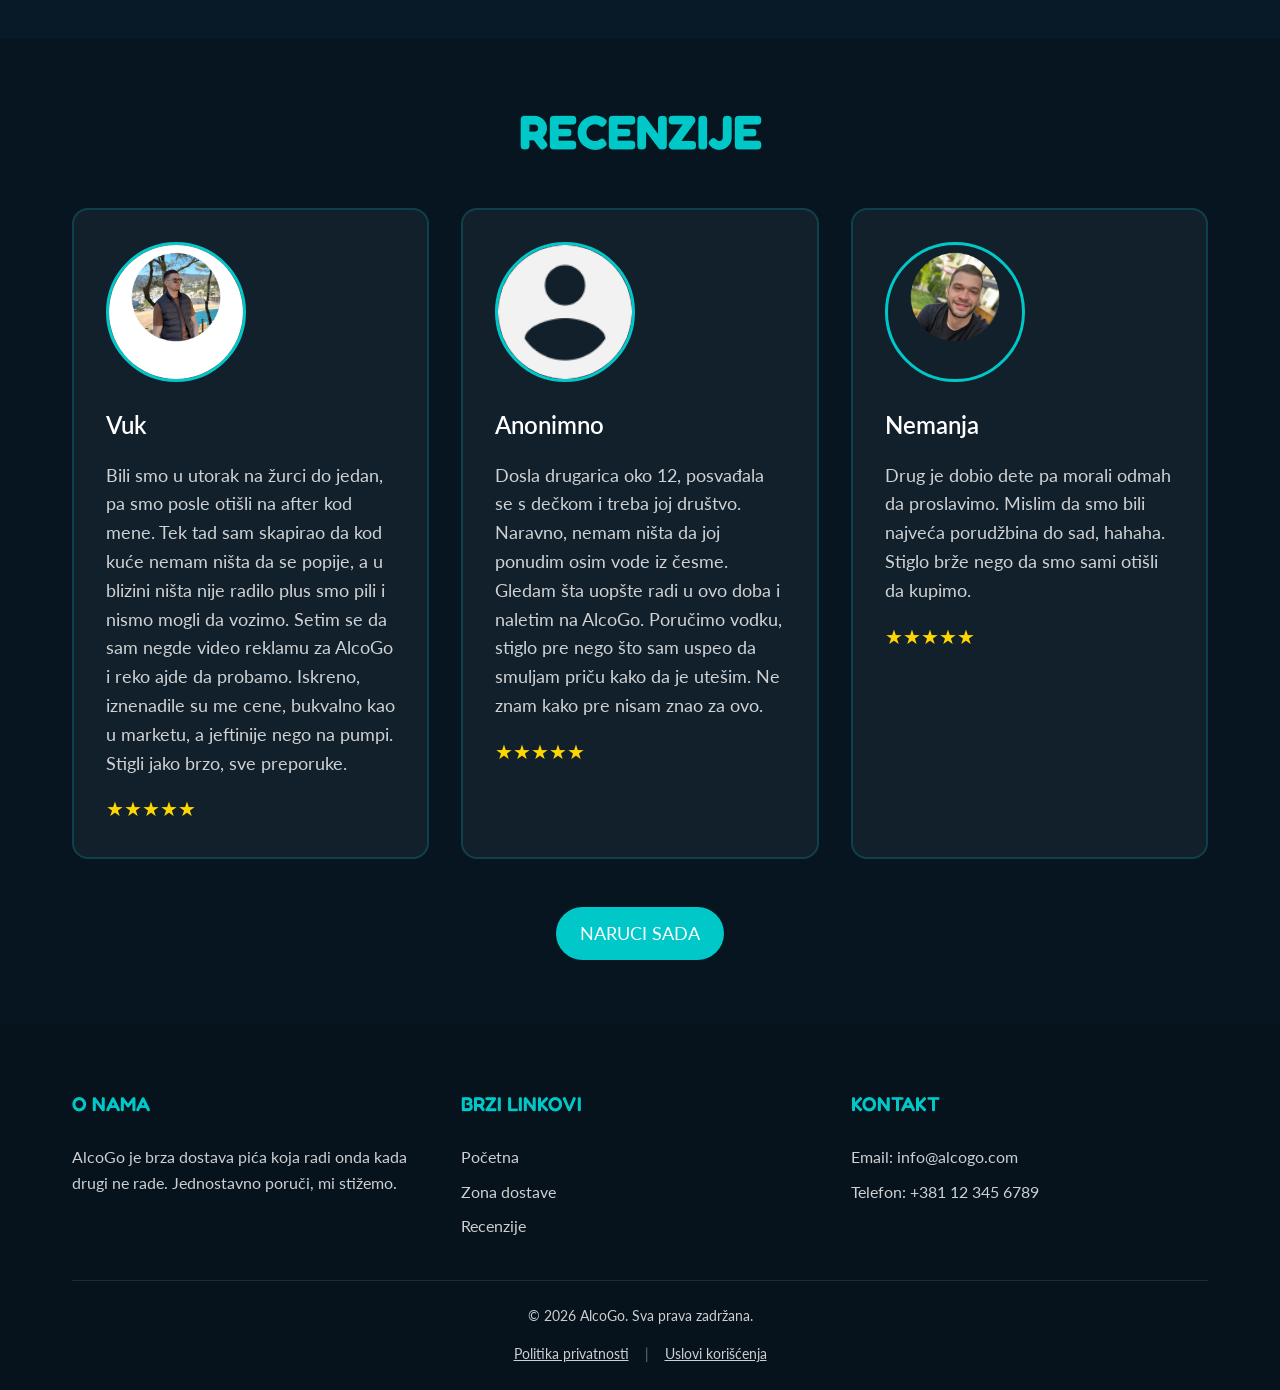
==== commit baa155be: "Update index.html" ====
--- a/index.html
+++ b/index.html
@@ -11,6 +11,12 @@
     <meta property="og:type" content="website">
     <meta property="og:title" content="AlcoGo">
     <meta property="og:description" content="AlcoGo - Vaš partner za alkoholna pića i usluge">
+
+    <!-- Favicons -->
+    <link rel="apple-touch-icon" sizes="180x180" href="img/favicon/apple-touch-icon.png">
+    <link rel="icon" type="image/png" sizes="32x32" href="img/favicon/favicon-32x32.png">
+    <link rel="icon" type="image/png" sizes="16x16" href="img/favicon/favicon-16x16.png">
+    <link rel="manifest" href="img/favicon/site.webmanifest">
     
     <title>AlcoGo - Vaš partner za alkoholna pića</title>
     <!-- Google Fonts -->
@@ -62,7 +68,7 @@
                         </li>
                     </ul>
                     <div class="nav__cta">
-                        <a href="#naruci" class="btn btn--primary">NARUCI SADA</a>
+                        <a href="katalog.html?openCart=true" class="btn btn--primary">NARUCI SADA</a>
                     </div>
                     <div class="nav__apps">
                         <a href="#" class="nav__app-link" onclick="showAppPopup(event)">
@@ -112,7 +118,7 @@
             <div class="products-carousel__track" id="carouselTrack">
                 <!-- Box 1 - Absolut Vodka -->
                 <div class="katalog-product" data-category="vodka">
-                    <img src="img/absolut-vodka.png" alt="Absolut Vodka" class="katalog-product__image">
+                    <img src="img/vodka/Absolut 0.7L.webp" alt="Absolut Vodka" class="katalog-product__image">
                     <div class="katalog-product__info">
                         <span class="katalog-product__category">vodka</span>
                         <h3 class="katalog-product__name">Absolut Vodka</h3>
@@ -122,7 +128,7 @@
                 </div>
                 <!-- Box 2 - Jack Daniels -->
                 <div class="katalog-product" data-category="viski">
-                    <img src="img/absolut-vodka.png" alt="Jack Daniels" class="katalog-product__image">
+                    <img src="img/viski/jack 07.webp" alt="Jack Daniels" class="katalog-product__image">
                     <div class="katalog-product__info">
                         <span class="katalog-product__category">viski</span>
                         <h3 class="katalog-product__name">Jack Daniels</h3>
@@ -132,7 +138,55 @@
                 </div>
                 <!-- Box 3 - Jelen Pivo -->
                 <div class="katalog-product" data-category="pivo">
-                    <img src="img/absolut-vodka.png" alt="Jelen Pivo" class="katalog-product__image">
+                    <img src="img/pivo/Heineken 025.png" alt="Jelen Pivo" class="katalog-product__image">
+                    <div class="katalog-product__info">
+                        <span class="katalog-product__category">pivo</span>
+                        <h3 class="katalog-product__name">Heineken flasica 0.25l</h3>
+                        <p class="katalog-product__price">RSD120</p>
+                        <button class="katalog-product__add-btn" onclick="addToCartFromHome(1)">Dodajte u korpu</button>
+                    </div>
+                </div>
+                <!-- Box 4 - Crno Vino -->
+                <div class="katalog-product" data-category="vodka">
+                    <img src="img/vodka/greygoose.png" alt="Grey Goose" class="katalog-product__image">
+                    <div class="katalog-product__info">
+                        <span class="katalog-product__category">vodka</span>
+                        <h3 class="katalog-product__name">Grey Goose</h3>
+                        <p class="katalog-product__price">RSD5499</p>
+                        <button class="katalog-product__add-btn" onclick="addToCartFromHome(10)">Dodajte u korpu</button>
+                    </div>
+                </div>
+                <!-- Box 5 - Coca Cola -->
+                <div class="katalog-product" data-category="sokovi">
+                    <img src="img/sokovi/coca cola.png" alt="Coca Cola" class="katalog-product__image">
+                    <div class="katalog-product__info">
+                        <span class="katalog-product__category">sokovi</span>
+                        <h3 class="katalog-product__name">Coca Cola</h3>
+                        <p class="katalog-product__price">RSD150</p>
+                        <button class="katalog-product__add-btn" onclick="addToCartFromHome(13)">Dodajte u korpu</button>
+                    </div>
+                </div>
+                <!-- Duplikati za seamless loop -->
+                <div class="katalog-product" data-category="vodka">
+                    <img src="img/absolut-vodka.png" alt="Absolut Vodka" class="katalog-product__image">
+                    <div class="katalog-product__info">
+                        <span class="katalog-product__category">vodka</span>
+                        <h3 class="katalog-product__name">Absolut Vodka</h3>
+                        <p class="katalog-product__price">RSD1799</p>
+                        <button class="katalog-product__add-btn" onclick="addToCartFromHome(7)">Dodajte u korpu</button>
+                    </div>
+                </div>
+                <div class="katalog-product" data-category="viski">
+                    <img src="img/viski/jack 07.webp" alt="Jack Daniels" class="katalog-product__image">
+                    <div class="katalog-product__info">
+                        <span class="katalog-product__category">viski</span>
+                        <h3 class="katalog-product__name">Jack Daniels</h3>
+                        <p class="katalog-product__price">RSD3500</p>
+                        <button class="katalog-product__add-btn" onclick="addToCartFromHome(4)">Dodajte u korpu</button>
+                    </div>
+                </div>
+                <div class="katalog-product" data-category="pivo">
+                    <img src="img/pivo/Heineken 025.png" alt="Jelen Pivo" class="katalog-product__image">
                     <div class="katalog-product__info">
                         <span class="katalog-product__category">pivo</span>
                         <h3 class="katalog-product__name">Jelen Pivo</h3>
@@ -140,9 +194,8 @@
                         <button class="katalog-product__add-btn" onclick="addToCartFromHome(1)">Dodajte u korpu</button>
                     </div>
                 </div>
-                <!-- Box 4 - Crno Vino -->
                 <div class="katalog-product" data-category="vino">
-                    <img src="img/absolut-vodka.png" alt="Crno Vino" class="katalog-product__image">
+                    <img src="img/vodka/greygoose.png" alt="Crno Vino" class="katalog-product__image">
                     <div class="katalog-product__info">
                         <span class="katalog-product__category">vino</span>
                         <h3 class="katalog-product__name">Crno Vino</h3>
@@ -150,55 +203,8 @@
                         <button class="katalog-product__add-btn" onclick="addToCartFromHome(10)">Dodajte u korpu</button>
                     </div>
                 </div>
-                <!-- Box 5 - Coca Cola -->
                 <div class="katalog-product" data-category="sokovi">
-                    <img src="img/absolut-vodka.png" alt="Coca Cola" class="katalog-product__image">
-                    <div class="katalog-product__info">
-                        <span class="katalog-product__category">sokovi</span>
-                        <h3 class="katalog-product__name">Coca Cola</h3>
-                        <p class="katalog-product__price">RSD150</p>
-                        <button class="katalog-product__add-btn" onclick="addToCartFromHome(13)">Dodajte u korpu</button>
-                    </div>
-                </div>
-                <!-- Duplikati za seamless loop -->
-                <div class="katalog-product" data-category="vodka">
-                    <img src="img/absolut-vodka.png" alt="Absolut Vodka" class="katalog-product__image">
-                    <div class="katalog-product__info">
-                        <span class="katalog-product__category">vodka</span>
-                        <h3 class="katalog-product__name">Absolut Vodka</h3>
-                        <p class="katalog-product__price">RSD1799</p>
-                        <button class="katalog-product__add-btn" onclick="addToCartFromHome(7)">Dodajte u korpu</button>
-                    </div>
-                </div>
-                <div class="katalog-product" data-category="viski">
-                    <img src="img/absolut-vodka.png" alt="Jack Daniels" class="katalog-product__image">
-                    <div class="katalog-product__info">
-                        <span class="katalog-product__category">viski</span>
-                        <h3 class="katalog-product__name">Jack Daniels</h3>
-                        <p class="katalog-product__price">RSD3500</p>
-                        <button class="katalog-product__add-btn" onclick="addToCartFromHome(4)">Dodajte u korpu</button>
-                    </div>
-                </div>
-                <div class="katalog-product" data-category="pivo">
-                    <img src="img/absolut-vodka.png" alt="Jelen Pivo" class="katalog-product__image">
-                    <div class="katalog-product__info">
-                        <span class="katalog-product__category">pivo</span>
-                        <h3 class="katalog-product__name">Jelen Pivo</h3>
-                        <p class="katalog-product__price">RSD120</p>
-                        <button class="katalog-product__add-btn" onclick="addToCartFromHome(1)">Dodajte u korpu</button>
-                    </div>
-                </div>
-                <div class="katalog-product" data-category="vino">
-                    <img src="img/absolut-vodka.png" alt="Crno Vino" class="katalog-product__image">
-                    <div class="katalog-product__info">
-                        <span class="katalog-product__category">vino</span>
-                        <h3 class="katalog-product__name">Crno Vino</h3>
-                        <p class="katalog-product__price">RSD800</p>
-                        <button class="katalog-product__add-btn" onclick="addToCartFromHome(10)">Dodajte u korpu</button>
-                    </div>
-                </div>
-                <div class="katalog-product" data-category="sokovi">
-                    <img src="img/absolut-vodka.png" alt="Coca Cola" class="katalog-product__image">
+                    <img src="img/sokovi/coca cola.png" alt="Coca Cola" class="katalog-product__image">
                     <div class="katalog-product__info">
                         <span class="katalog-product__category">sokovi</span>
                         <h3 class="katalog-product__name">Coca Cola</h3>
@@ -301,7 +307,7 @@
                 <!-- Recenzija 1 -->
                 <div class="review-card">
                     <div class="review-card__image">
-                        <img src="img/mojprofil.png" alt="Anonimno" class="review-card__img" id="reviewImg1">
+                        <img src="img/Vuk.jpg" alt="Vuk" class="review-card__img" id="reviewImg1">
                     </div>
                     <div class="review-card__content">
                         <h3 class="review-card__name">Vuk</h3>
@@ -329,7 +335,7 @@
                 <!-- Recenzija 3 -->
                 <div class="review-card">
                     <div class="review-card__image">
-                        <img src="img/mojprofil.png" alt="Anonimno" class="review-card__img" id="reviewImg3">
+                        <img src="img/Nemanja.png" alt="Nemanja" class="review-card__img" id="reviewImg3">
                     </div>
                     <div class="review-card__content">
                         <h3 class="review-card__name">Nemanja</h3>
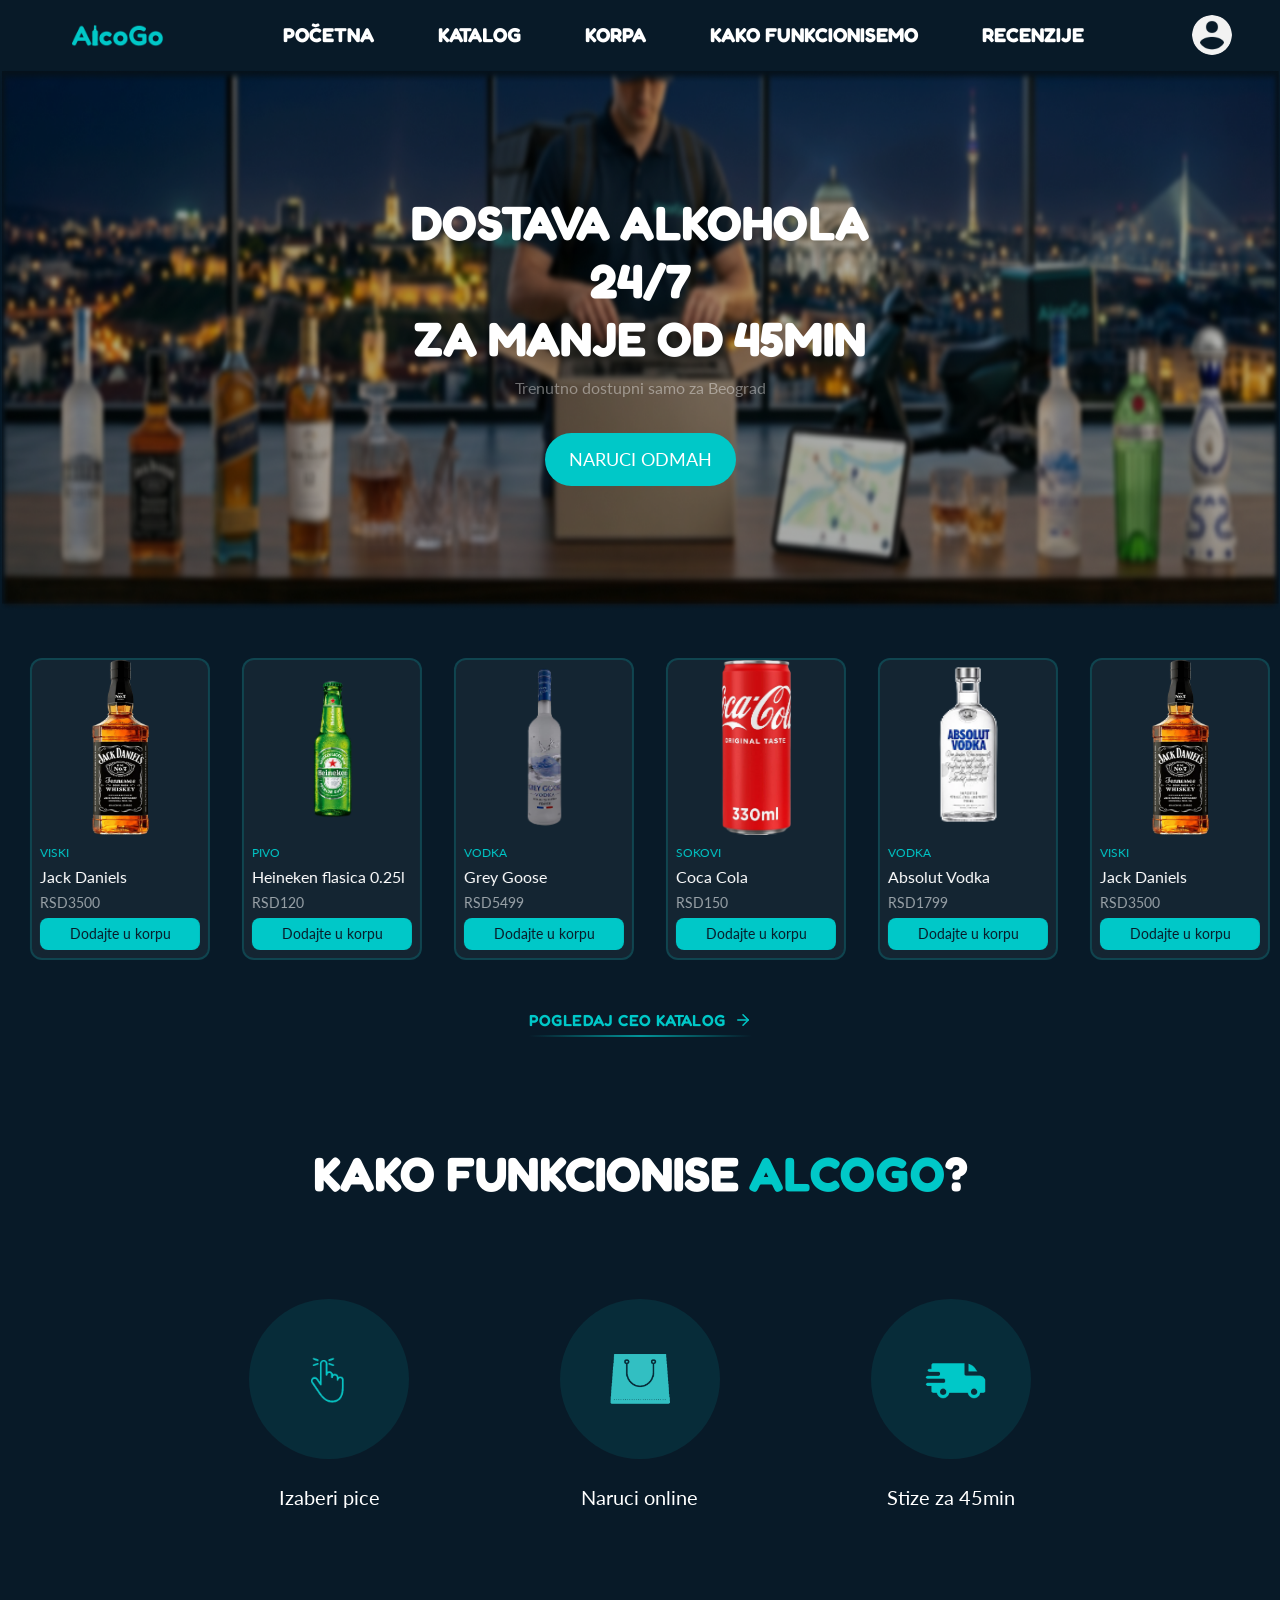
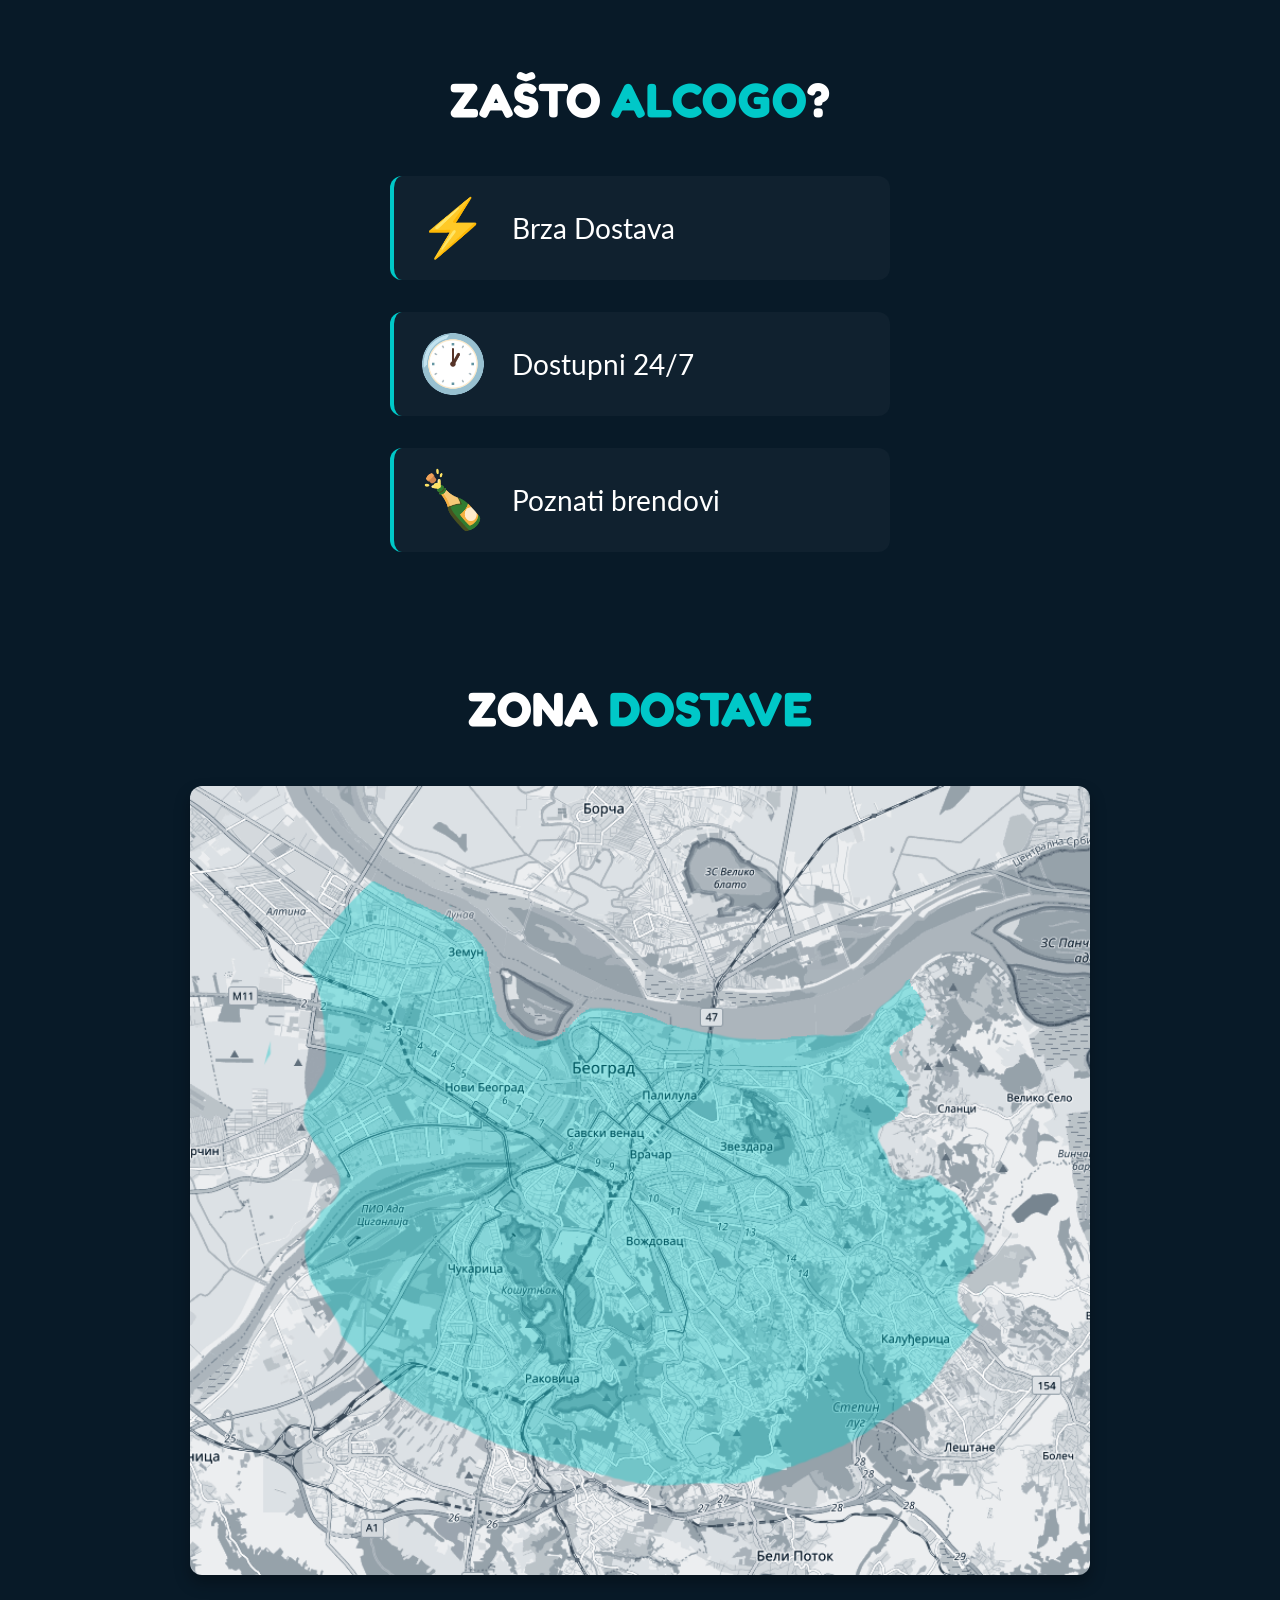
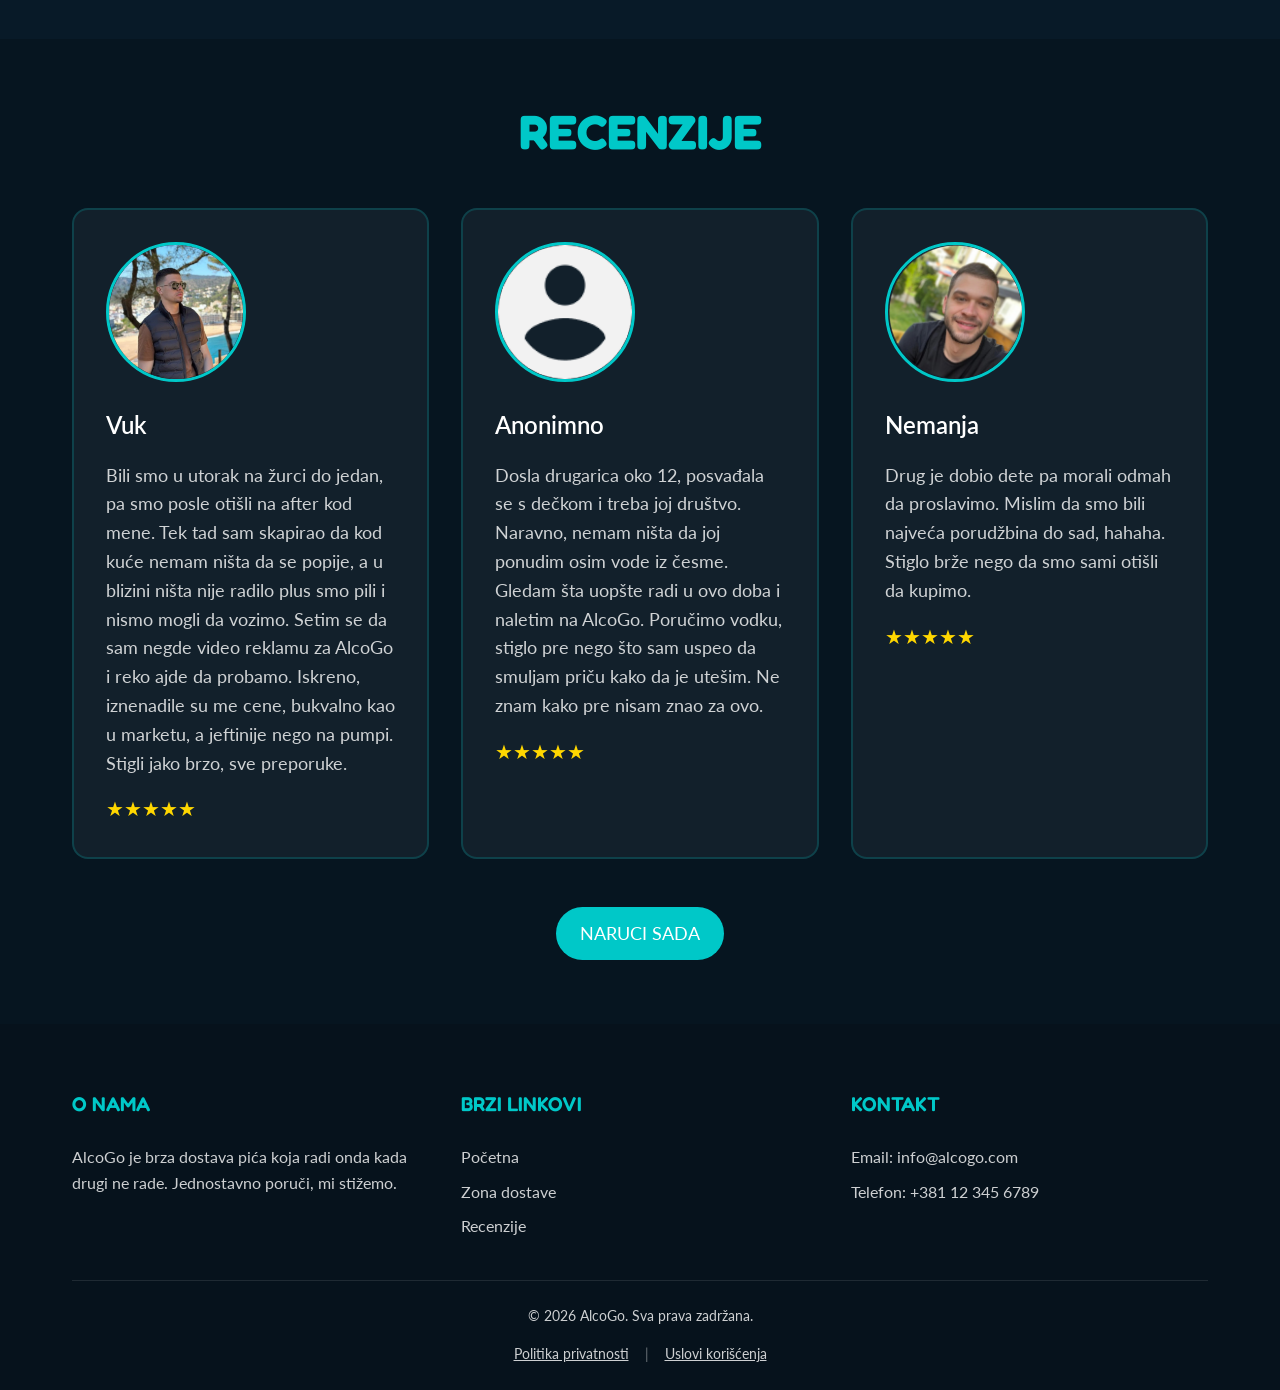
==== commit 929f5c47: "Update index.html" ====
--- a/index.html
+++ b/index.html
@@ -97,7 +97,7 @@
     <section class="hero" id="home">
         <div class="container">
             <div class="hero__content">
-                <h1 class="hero__title">DOSTAVA ALKOHOLA <br>24/7<br> ZA MANJE OD 30MIN</h1>
+                <h1 class="hero__title">DOSTAVA ALKOHOLA <br>24/7<br> ZA MANJE OD 45MIN</h1>
                 <p class="hero__alert">
                     Trenutno dostupni samo za Beograd
                 </p>
@@ -251,9 +251,9 @@
                 <!-- Step 3 -->
                 <div class="how-it-works__step">
                     <div class="how-it-works__icon">
-                        <img src="img/brza-dostava.png" alt="Stize za 30min" class="how-it-works__icon-img" id="icon3">
-                    </div>
-                    <h3 class="how-it-works__step-title">Stize za 30min</h3>
+                        <img src="img/brza-dostava.png" alt="Stize za 45min" class="how-it-works__icon-img" id="icon3">
+                    </div>
+                    <h3 class="how-it-works__step-title">Stize za 45min</h3>
                 </div>
             </div>
         </div>
--- a/styles.css
+++ b/styles.css
@@ -443,6 +443,20 @@
     position: relative;
 }
 
+/* Mobile hero background */
+@media (max-width: 767px) {
+    .hero {
+        background-image: url('img/hero-pozadinafon.png');
+    }
+}
+
+/* Desktop hero: stretch background to full width */
+@media (min-width: 768px) {
+    .hero {
+        background-size: 100% 100%;
+    }
+}
+
 .hero__content {
     text-align: center;
     position: relative;
--- a/katalog.css
+++ b/katalog.css
@@ -455,6 +455,31 @@
 
 .cart-form__group {
     margin-bottom: var(--spacing-md);
+}
+
+.cart-form__row {
+    display: flex;
+    gap: var(--spacing-md);
+}
+
+.cart-form__group--half {
+    flex: 1;
+    min-width: 0;
+}
+
+.hidden {
+    display: none !important;
+}
+
+.cart-form__notice {
+    margin: 0 0 var(--spacing-md) 0;
+    padding: var(--spacing-sm);
+    border-radius: 8px;
+    font-family: 'Lato', sans-serif;
+    font-size: 0.95rem;
+    color: #FF4444;
+    background: rgba(255, 68, 68, 0.1);
+    border: 1px solid rgba(255, 68, 68, 0.35);
 }
 
 .cart-form__label {
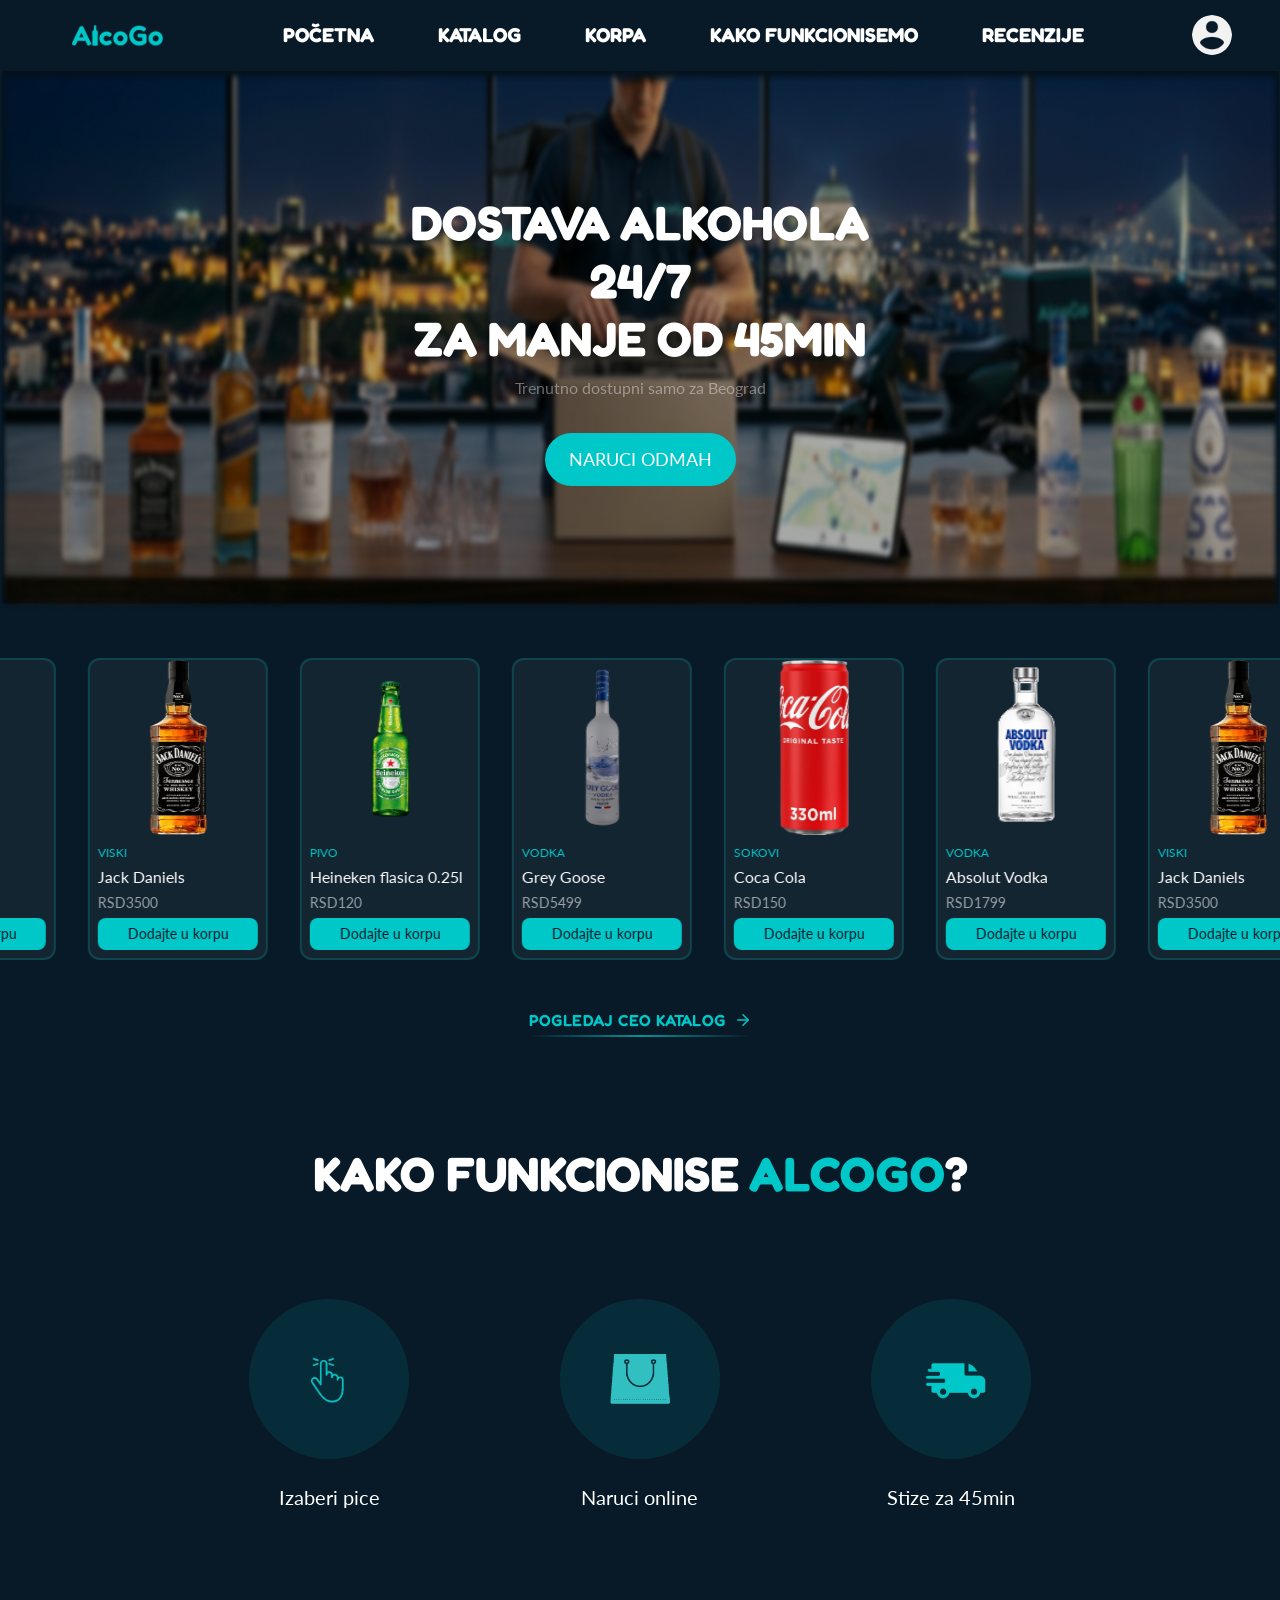
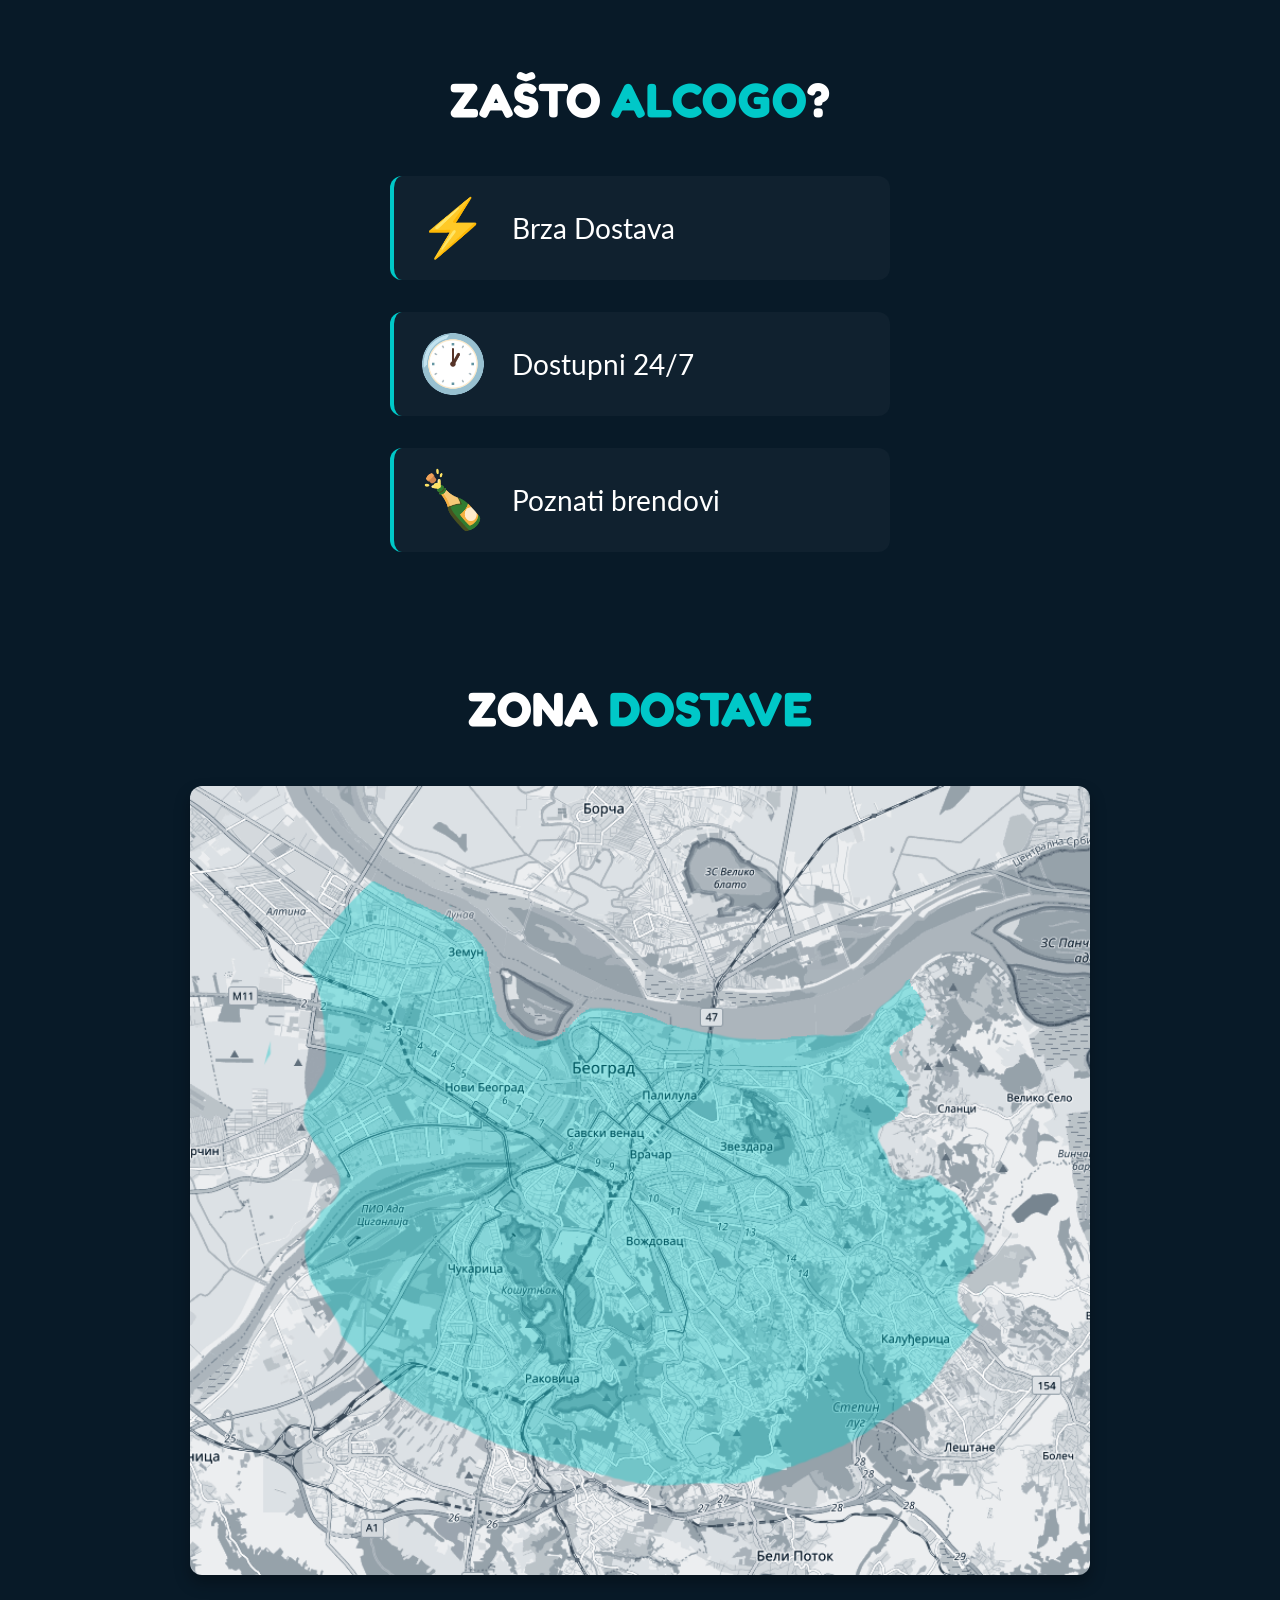
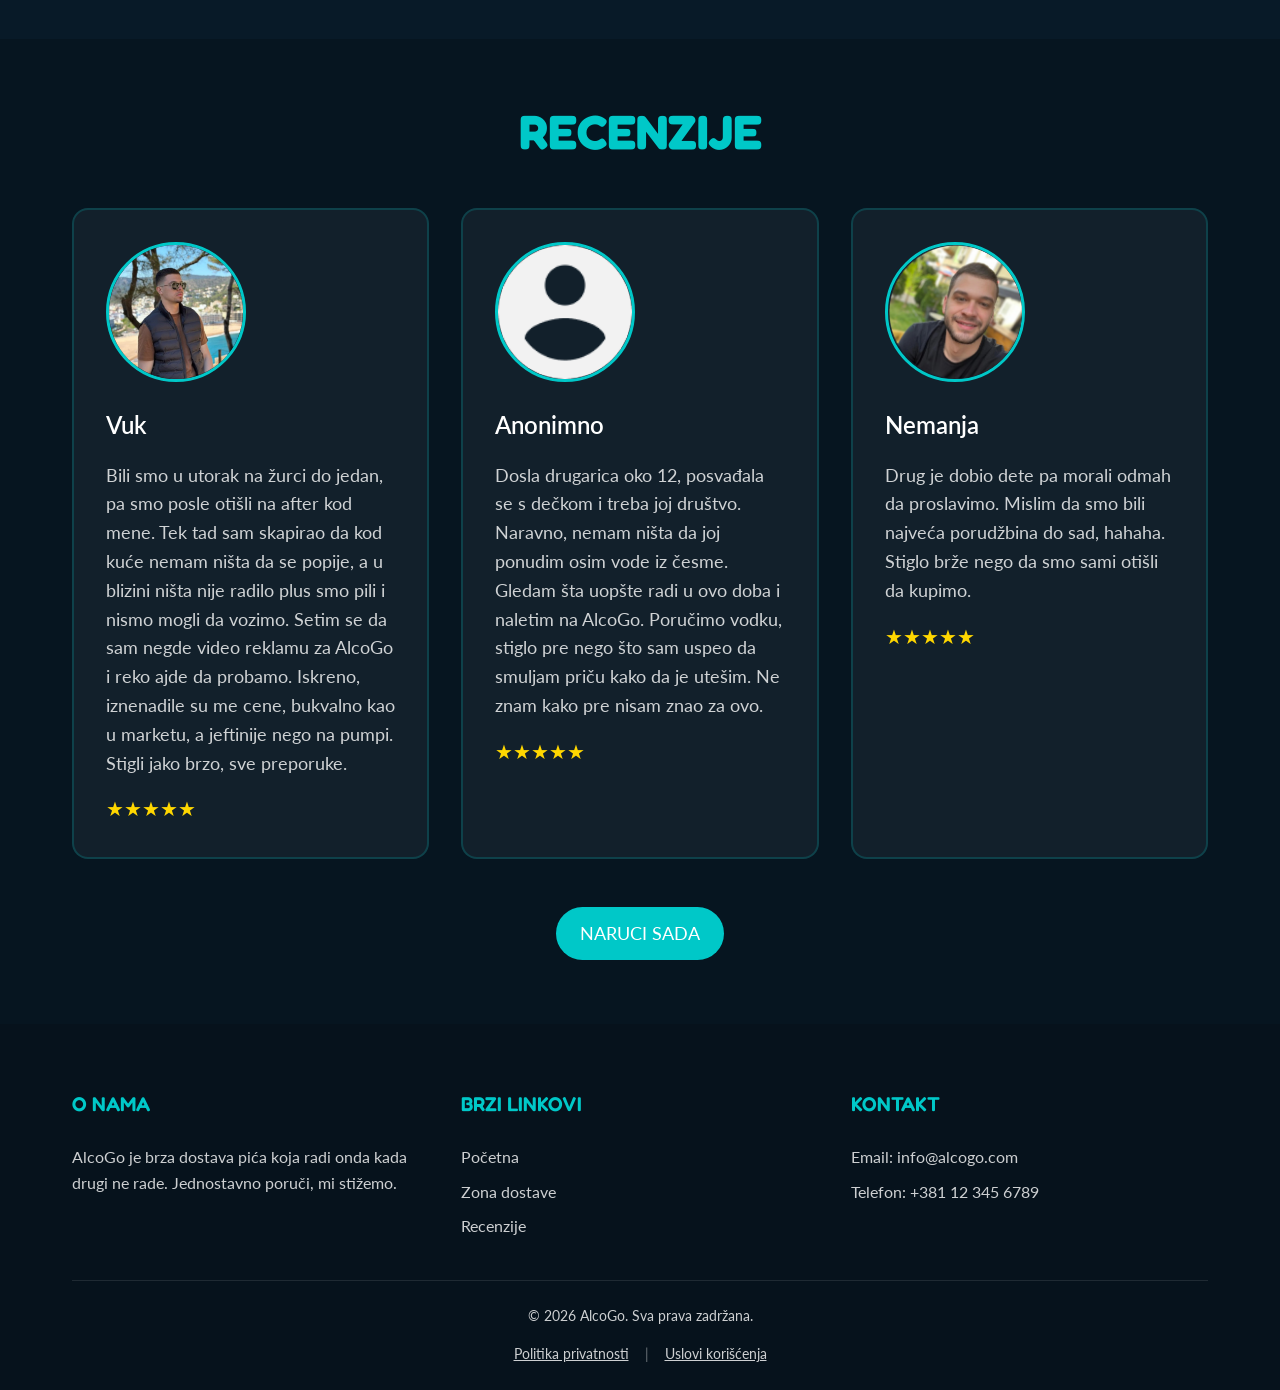
==== commit 4cc7b8fc: "Update index.html" ====
--- a/index.html
+++ b/index.html
@@ -3,14 +3,14 @@
 <head>
     <meta charset="UTF-8">
     <meta name="viewport" content="width=device-width, initial-scale=1.0">
-    <meta name="description" content="AlcoGo - Vaš partner za alkoholna pića i usluge">
+    <meta name="description" content="AlcoGo - Dostava 24/7 za manje od 45min">
     <meta name="keywords" content="alkohol, pića, AlcoGo">
     <meta name="author" content="AlcoGo">
     
     <!-- Open Graph / Facebook -->
     <meta property="og:type" content="website">
     <meta property="og:title" content="AlcoGo">
-    <meta property="og:description" content="AlcoGo - Vaš partner za alkoholna pića i usluge">
+    <meta property="og:description" content="AlcoGo - Dostava 24/7 za manje od 45min">
 
     <!-- Favicons -->
     <link rel="apple-touch-icon" sizes="180x180" href="img/favicon/apple-touch-icon.png">
@@ -18,7 +18,7 @@
     <link rel="icon" type="image/png" sizes="16x16" href="img/favicon/favicon-16x16.png">
     <link rel="manifest" href="img/favicon/site.webmanifest">
     
-    <title>AlcoGo - Vaš partner za alkoholna pića</title>
+    <title>AlcoGo - Dostava 24/7 za manje od 45min</title>
     <!-- Google Fonts -->
     <link rel="preconnect" href="https://fonts.googleapis.com">
     <link rel="preconnect" href="https://fonts.gstatic.com" crossorigin>
--- a/styles.css
+++ b/styles.css
@@ -443,8 +443,8 @@
     position: relative;
 }
 
-/* Mobile hero background */
-@media (max-width: 767px) {
+/* Mobile + tablet hero background */
+@media (max-width: 1199px) {
     .hero {
         background-image: url('img/hero-pozadinafon.png');
     }
